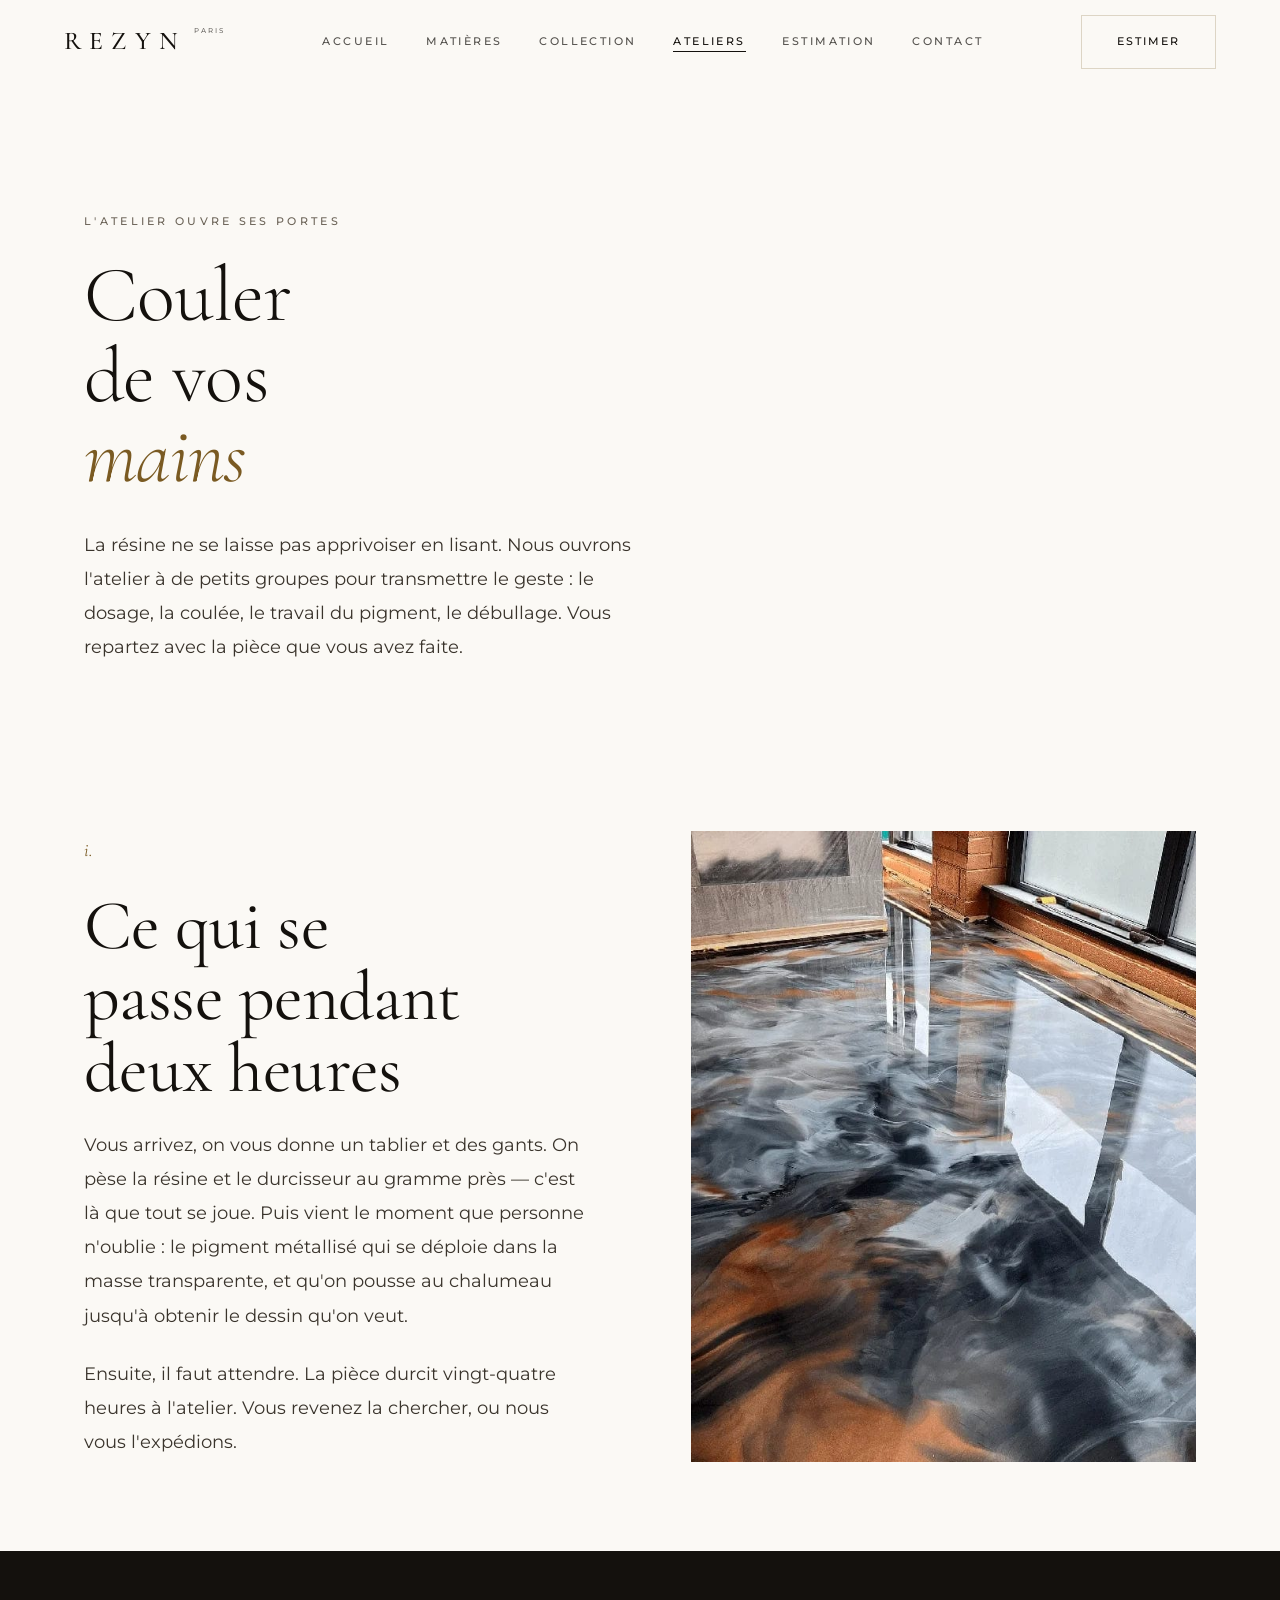
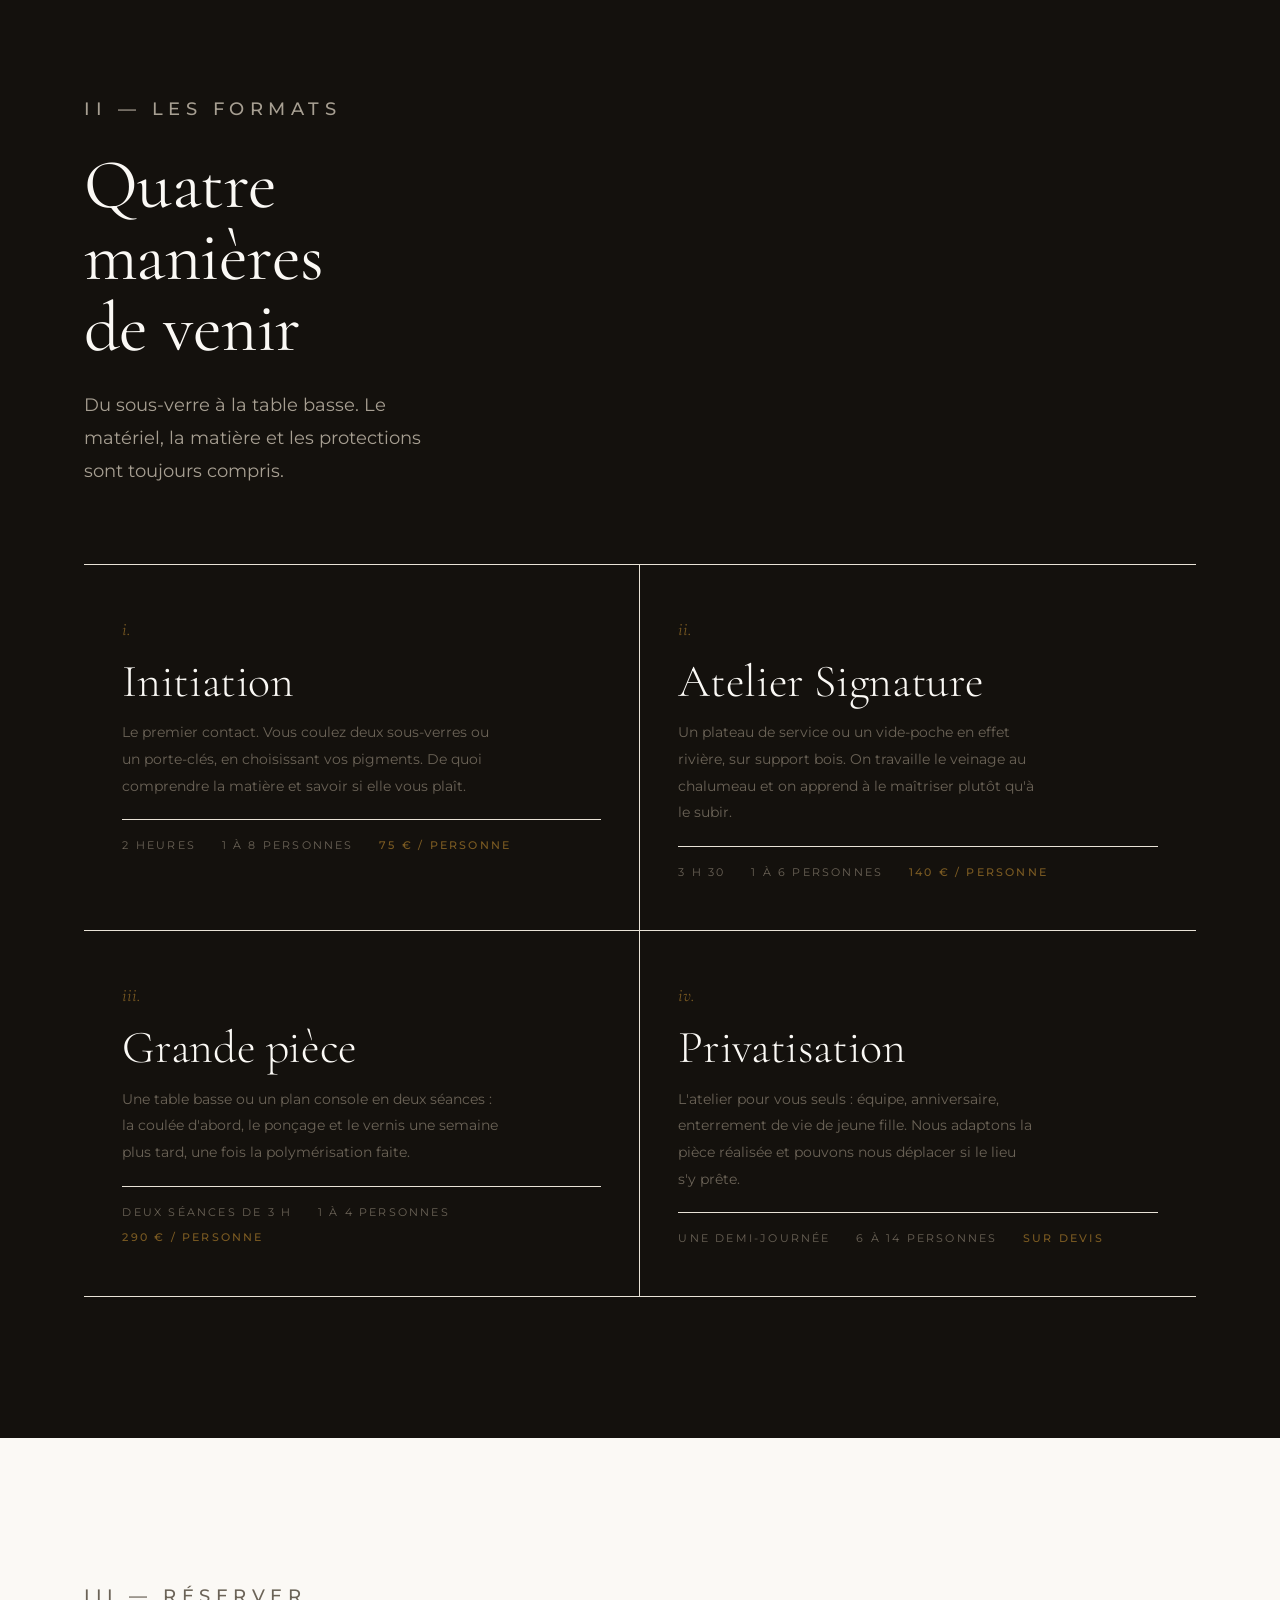
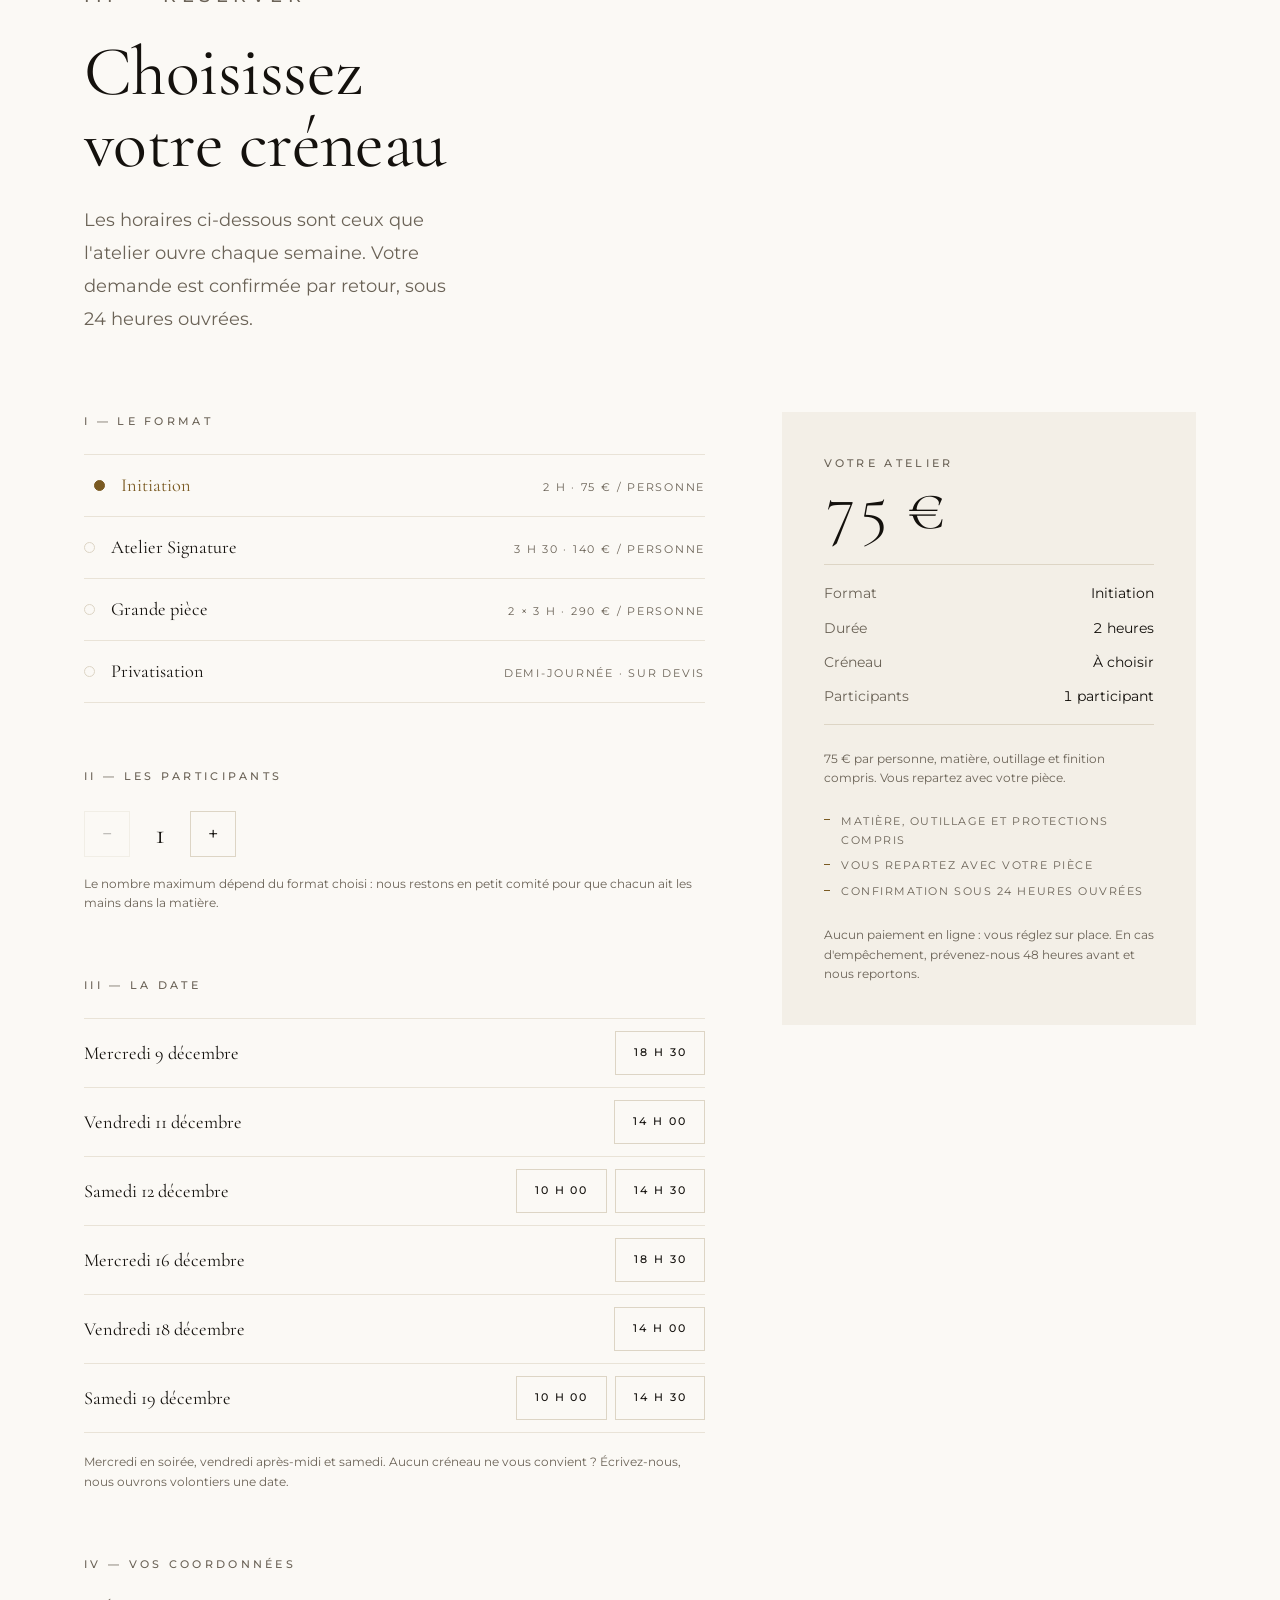
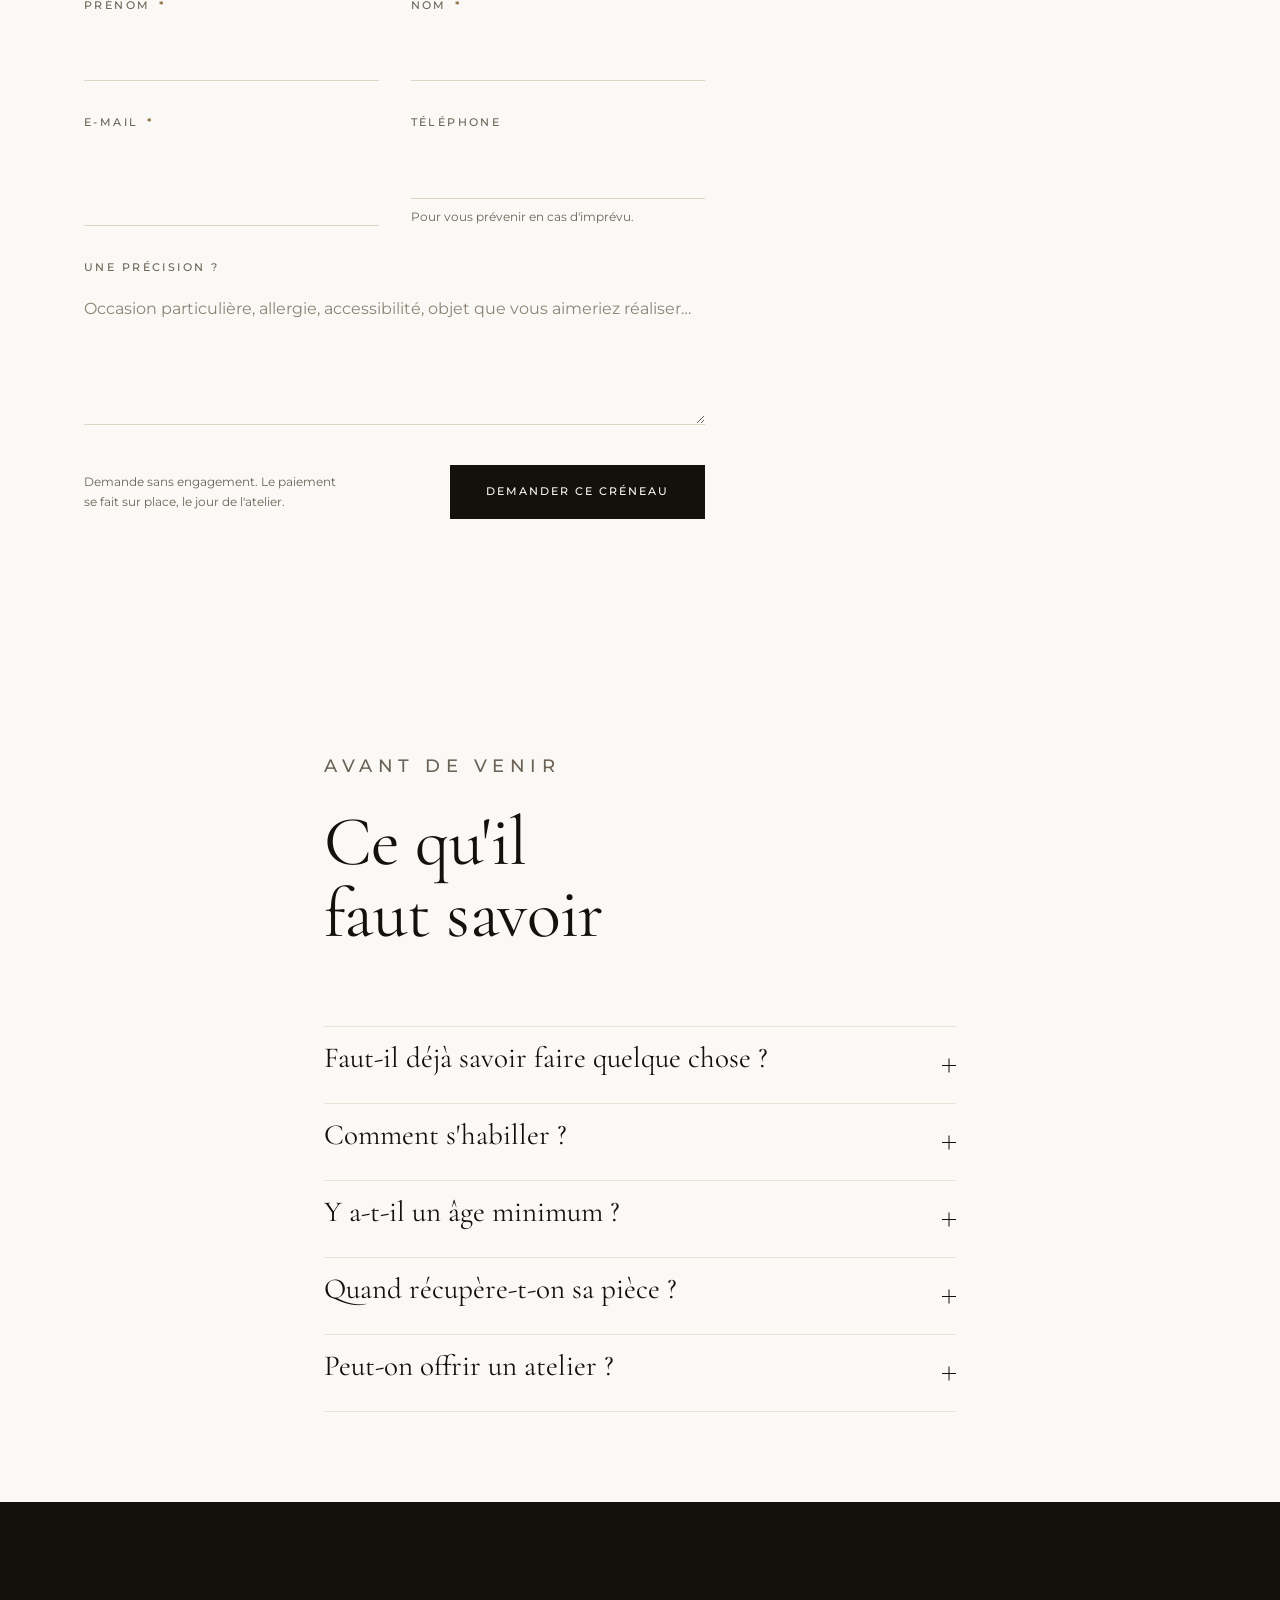
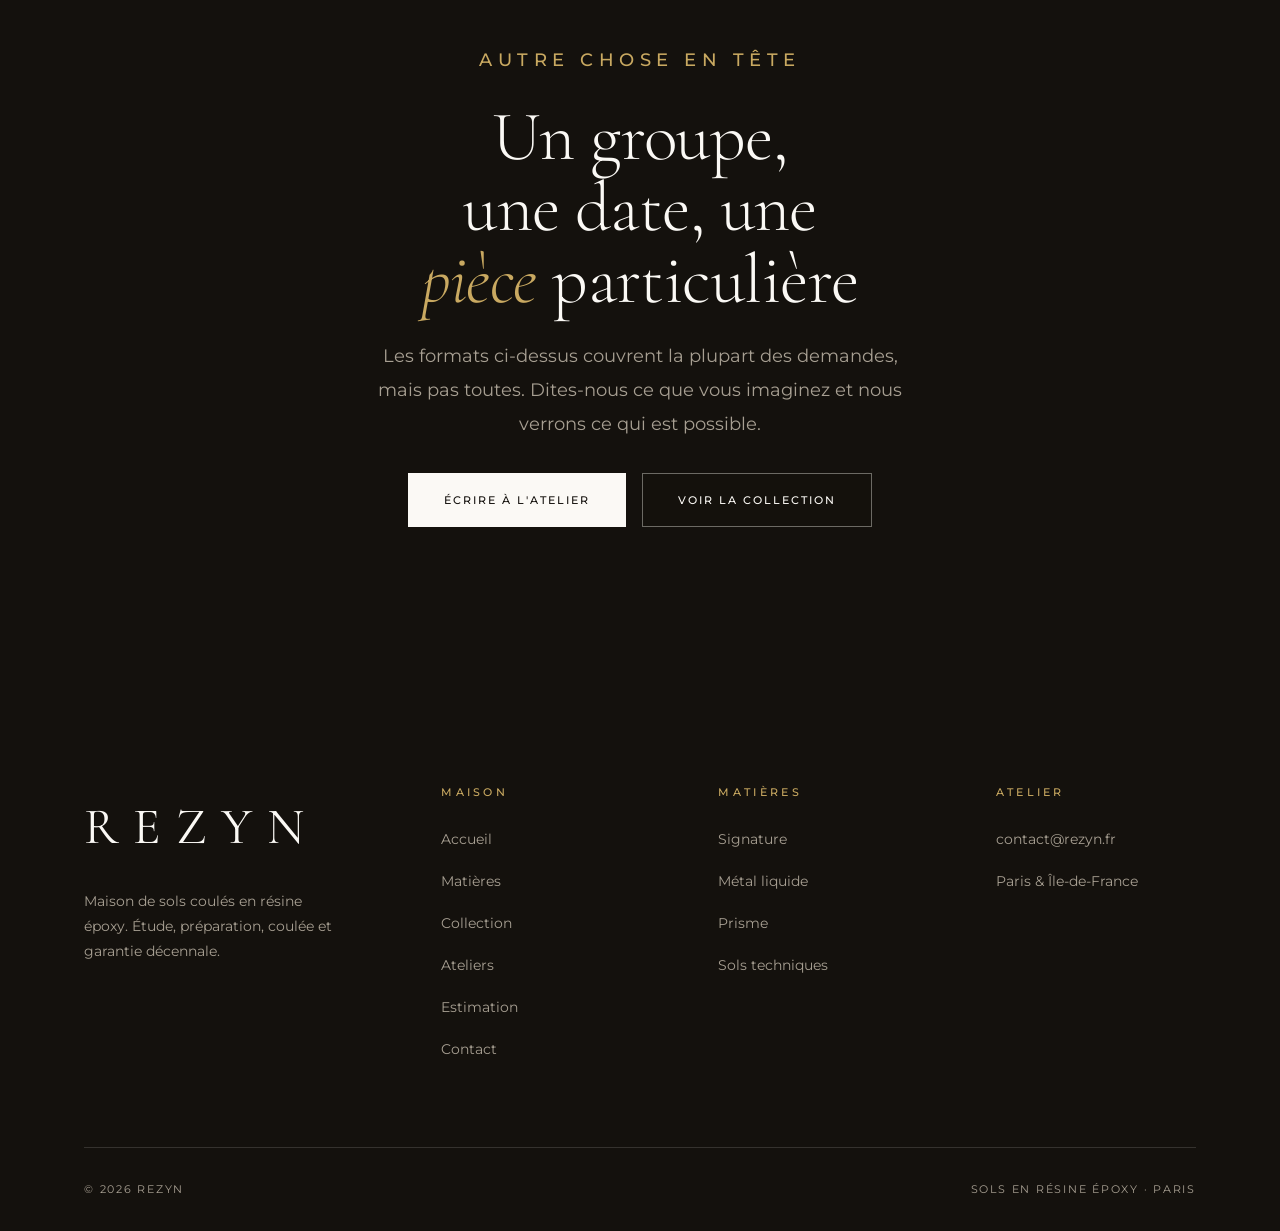
==== ateliers.html @ 945e9484 "Ajoute la page Ateliers et la demande de créneau Nouvelle activité : des ateliers de création en rés" ====
<!DOCTYPE html>
<html lang="fr" class="no-js">
<head>
<meta charset="UTF-8">
<meta name="viewport" content="width=device-width, initial-scale=1, viewport-fit=cover">
<title>Les ateliers — Rezyn</title>
<meta name="description" content="Ateliers de création en résine époxy à Paris : initiation, plateau effet rivière, grande pièce, privatisation. Réservez un créneau, repartez avec votre pièce.">
<meta name="theme-color" content="#fbf9f5">

<meta property="og:type" content="website">
<meta property="og:title" content="Les ateliers — Rezyn">
<meta property="og:description" content="Apprenez le geste de la coulée en petit comité. Vous repartez avec votre pièce.">
<meta property="og:image" content="images/salon-cuivre.jpg">
<meta property="og:locale" content="fr_FR">

<link rel="preconnect" href="https://fonts.googleapis.com">
<link rel="preconnect" href="https://fonts.gstatic.com" crossorigin>
<link rel="stylesheet" href="https://fonts.googleapis.com/css2?family=Cormorant+Garamond:ital,wght@0,300;0,400;0,500;0,600;1,300;1,400&family=Montserrat:wght@300;400;500;600&display=swap">

<link rel="stylesheet" href="css/tokens.css">
<link rel="stylesheet" href="css/base.css">
<link rel="stylesheet" href="css/components.css">
<link rel="stylesheet" href="css/sections.css">

<link rel="icon" href="data:image/svg+xml,%3Csvg xmlns='http://www.w3.org/2000/svg' viewBox='0 0 32 32'%3E%3Crect width='32' height='32' fill='%2314110d'/%3E%3Ctext x='16' y='22' font-family='Georgia,serif' font-size='17' fill='%23c9a961' text-anchor='middle'%3ER%3C/text%3E%3C/svg%3E">
</head>
<body>

<a class="skip-link" href="#main">Aller au contenu</a>

<!-- ====================================================== NAVIGATION -->
<header class="nav" data-nav>
  <div class="nav__inner">
    <a class="brand" href="index.html" aria-label="Rezyn — accueil">
      Rezyn<small>Paris</small>
    </a>

    <nav class="nav__links" aria-label="Navigation principale">
      <a class="nav__link" href="index.html">Accueil</a>
      <a class="nav__link" href="finitions.html">Matières</a>
      <a class="nav__link" href="realisations.html">Collection</a>
      <a class="nav__link" href="ateliers.html" aria-current="page">Ateliers</a>
      <a class="nav__link" href="simulateur.html">Estimation</a>
      <a class="nav__link" href="contact.html">Contact</a>
    </nav>

    <div class="nav__actions">
      <a class="btn btn--line" href="simulateur.html">Estimer</a>
      <button class="nav__toggle" type="button" data-nav-toggle aria-expanded="false" aria-controls="nav-drawer" aria-label="Ouvrir le menu">
        <i></i><i></i>
      </button>
    </div>
  </div>
</header>

<div class="nav__drawer" id="nav-drawer" data-nav-drawer>
  <a href="index.html">Accueil <span>01</span></a>
  <a href="finitions.html">Matières <span>02</span></a>
  <a href="realisations.html">Collection <span>03</span></a>
  <a href="ateliers.html">Ateliers <span>04</span></a>
  <a href="simulateur.html">Estimation <span>05</span></a>
  <a href="contact.html">Contact <span>06</span></a>
  <a class="btn btn--solid btn--block" href="simulateur.html">Estimer mon projet</a>
</div>

<main id="main">

<!-- ==================================================== EN-TÊTE -->
  <section class="page-head">
    <div class="container">
      <div class="page-head__inner" data-reveal>
        <p class="label">L'atelier ouvre ses portes</p>
        <h1 class="page-head__title">Couler de vos <em>mains</em></h1>
      </div>
      <p class="lead" data-reveal style="margin-top:2rem">
        La résine ne se laisse pas apprivoiser en lisant. Nous ouvrons l'atelier
        à de petits groupes pour transmettre le geste&nbsp;: le dosage, la coulée,
        le travail du pigment, le débullage. Vous repartez avec la pièce que vous
        avez faite.
      </p>
    </div>
  </section>

  <!-- ================================================== L'EXPÉRIENCE -->
  <section class="section section--tight" id="experience">
    <div class="container">
      <div class="editorial">
        <div class="editorial__text" data-reveal>
          <p class="numeral">i.</p>
          <h2>Ce qui se passe pendant deux heures</h2>
          <p class="lead">
            Vous arrivez, on vous donne un tablier et des gants. On pèse la résine
            et le durcisseur au gramme près — c'est là que tout se joue. Puis vient
            le moment que personne n'oublie&nbsp;: le pigment métallisé qui se déploie
            dans la masse transparente, et qu'on pousse au chalumeau jusqu'à obtenir
            le dessin qu'on veut.
          </p>
          <p class="lead">
            Ensuite, il faut attendre. La pièce durcit vingt-quatre heures à l'atelier.
            Vous revenez la chercher, ou nous vous l'expédions.
          </p>
        </div>

        <figure class="editorial__media" data-veil>
          <img src="images/salon-cuivre.jpg" width="800" height="800" loading="lazy" decoding="async"
               alt="Détail d'une résine métallisée cuivre et noire, dont les veines se sont figées à la prise.">
          <figcaption class="editorial__cap">
            <span>La matière, à la sortie du moule</span>
            <b>Métal liquide</b>
          </figcaption>
        </figure>
      </div>
    </div>
  </section>

  <!-- ==================================================== LES FORMATS -->
  <section class="section on-ink" id="formats">
    <div class="container">
      <header class="section-head" data-reveal>
        <p class="label">II — Les formats</p>
        <h2>Quatre manières de venir</h2>
        <p>
          Du sous-verre à la table basse. Le matériel, la matière et les protections
          sont toujours compris.
        </p>
      </header>

      <div class="formats" data-reveal>
        <article class="format">
          <p class="format__num">i.</p>
          <h3 class="format__name">Initiation</h3>
          <p class="format__text">
            Le premier contact. Vous coulez deux sous-verres ou un porte-clés, en
            choisissant vos pigments. De quoi comprendre la matière et savoir si
            elle vous plaît.
          </p>
          <p class="format__meta">
            <span>2 heures</span>
            <span>1 à 8 personnes</span>
            <b>75 € / personne</b>
          </p>
        </article>

        <article class="format">
          <p class="format__num">ii.</p>
          <h3 class="format__name">Atelier Signature</h3>
          <p class="format__text">
            Un plateau de service ou un vide-poche en effet rivière, sur support bois.
            On travaille le veinage au chalumeau et on apprend à le maîtriser plutôt
            qu'à le subir.
          </p>
          <p class="format__meta">
            <span>3 h 30</span>
            <span>1 à 6 personnes</span>
            <b>140 € / personne</b>
          </p>
        </article>

        <article class="format">
          <p class="format__num">iii.</p>
          <h3 class="format__name">Grande pièce</h3>
          <p class="format__text">
            Une table basse ou un plan console en deux séances&nbsp;: la coulée
            d'abord, le ponçage et le vernis une semaine plus tard, une fois la
            polymérisation faite.
          </p>
          <p class="format__meta">
            <span>Deux séances de 3 h</span>
            <span>1 à 4 personnes</span>
            <b>290 € / personne</b>
          </p>
        </article>

        <article class="format">
          <p class="format__num">iv.</p>
          <h3 class="format__name">Privatisation</h3>
          <p class="format__text">
            L'atelier pour vous seuls&nbsp;: équipe, anniversaire, enterrement de vie
            de jeune fille. Nous adaptons la pièce réalisée et pouvons nous déplacer
            si le lieu s'y prête.
          </p>
          <p class="format__meta">
            <span>Une demi-journée</span>
            <span>6 à 14 personnes</span>
            <b>Sur devis</b>
          </p>
        </article>
      </div>
    </div>
  </section>

  <!-- ==================================================== RÉSERVATION -->
  <section class="section" id="reserver">
    <div class="container">
      <header class="section-head" data-reveal>
        <p class="label">III — Réserver</p>
        <h2>Choisissez votre créneau</h2>
        <p>
          Les horaires ci-dessous sont ceux que l'atelier ouvre chaque semaine.
          Votre demande est confirmée par retour, sous 24 heures ouvrées.
        </p>
      </header>

      <div class="studio" data-booking>

        <div class="studio__controls">

          <fieldset data-reveal>
            <legend class="label" style="margin-bottom:1.4rem">i — Le format</legend>
            <div class="choices">
              <label class="choice">
                <input type="radio" name="format" value="initiation" checked>
                <span class="choice__mark" aria-hidden="true"></span>
                <span class="choice__body">
                  <span class="choice__name">Initiation</span>
                  <span class="choice__meta">2 h · 75 € / personne</span>
                </span>
              </label>

              <label class="choice">
                <input type="radio" name="format" value="signature">
                <span class="choice__mark" aria-hidden="true"></span>
                <span class="choice__body">
                  <span class="choice__name">Atelier Signature</span>
                  <span class="choice__meta">3 h 30 · 140 € / personne</span>
                </span>
              </label>

              <label class="choice">
                <input type="radio" name="format" value="grandePiece">
                <span class="choice__mark" aria-hidden="true"></span>
                <span class="choice__body">
                  <span class="choice__name">Grande pièce</span>
                  <span class="choice__meta">2 × 3 h · 290 € / personne</span>
                </span>
              </label>

              <label class="choice">
                <input type="radio" name="format" value="privatisation">
                <span class="choice__mark" aria-hidden="true"></span>
                <span class="choice__body">
                  <span class="choice__name">Privatisation</span>
                  <span class="choice__meta">Demi-journée · sur devis</span>
                </span>
              </label>
            </div>
          </fieldset>

          <fieldset data-reveal>
            <legend class="label" style="margin-bottom:1.4rem">ii — Les participants</legend>
            <div class="counter">
              <button class="counter__btn" type="button" data-counter-minus aria-label="Un participant de moins">−</button>
              <span class="counter__value" data-counter aria-live="polite">1</span>
              <button class="counter__btn" type="button" data-counter-plus aria-label="Un participant de plus">+</button>
            </div>
            <p class="field__hint" style="margin-top:0.9rem">
              Le nombre maximum dépend du format choisi&nbsp;: nous restons en petit
              comité pour que chacun ait les mains dans la matière.
            </p>
          </fieldset>

          <fieldset data-reveal>
            <legend class="label" style="margin-bottom:1.4rem">iii — La date</legend>
            <div class="dates" data-dates role="group" aria-label="Créneaux proposés"></div>
            <p class="field__hint" style="margin-top:0.9rem">
              Mercredi en soirée, vendredi après-midi et samedi. Aucun créneau ne vous
              convient&nbsp;? Écrivez-nous, nous ouvrons volontiers une date.
            </p>
          </fieldset>

          <fieldset data-reveal>
            <legend class="label" style="margin-bottom:1.4rem">iv — Vos coordonnées</legend>

            <form class="form" data-form novalidate>
              <div class="booking-alert" data-booking-alert role="alert">
                Choisissez d'abord un créneau dans la liste ci-dessus.
              </div>

              <div class="error-summary" data-error-summary role="alert">
                <h3>Votre demande n'a pas pu être envoyée</h3>
                <ul></ul>
              </div>

              <div class="form-status" data-form-status role="status" tabindex="-1"></div>

              <div class="form__row">
                <div class="field">
                  <label class="field__label" for="bk-firstname">Prénom <span class="req" aria-hidden="true">*</span></label>
                  <input class="input" type="text" id="bk-firstname" name="firstname" autocomplete="given-name" required>
                  <p class="field__error" id="bk-firstname-error"></p>
                </div>

                <div class="field">
                  <label class="field__label" for="bk-lastname">Nom <span class="req" aria-hidden="true">*</span></label>
                  <input class="input" type="text" id="bk-lastname" name="lastname" autocomplete="family-name" required>
                  <p class="field__error" id="bk-lastname-error"></p>
                </div>
              </div>

              <div class="form__row">
                <div class="field">
                  <label class="field__label" for="bk-email">E-mail <span class="req" aria-hidden="true">*</span></label>
                  <input class="input" type="email" id="bk-email" name="email" autocomplete="email" inputmode="email" required>
                  <p class="field__error" id="bk-email-error"></p>
                </div>

                <div class="field">
                  <label class="field__label" for="bk-phone">Téléphone</label>
                  <input class="input" type="tel" id="bk-phone" name="phone" autocomplete="tel" inputmode="tel" pattern="[0-9+().\s-]{6,20}">
                  <p class="field__hint">Pour vous prévenir en cas d'imprévu.</p>
                  <p class="field__error" id="bk-phone-error"></p>
                </div>
              </div>

              <div class="field">
                <label class="field__label" for="bk-message">Une précision&nbsp;?</label>
                <textarea class="textarea" id="bk-message" name="message"
                          placeholder="Occasion particulière, allergie, accessibilité, objet que vous aimeriez réaliser…"></textarea>
                <p class="field__error" id="bk-message-error"></p>
              </div>

              <!-- Récapitulatif transmis avec la demande -->
              <textarea class="visually-hidden" data-booking-recap name="recapitulatif"
                        aria-hidden="true" tabindex="-1" readonly></textarea>

              <div class="form__foot">
                <p class="form__legal">
                  Demande sans engagement. Le paiement se fait sur place, le jour
                  de l'atelier.
                </p>
                <button class="btn btn--solid" type="submit">Demander ce créneau</button>
              </div>
            </form>
          </fieldset>

        </div>

        <!-- ------------------------------------------------- Récapitulatif -->
        <aside class="estimate" aria-live="polite" aria-atomic="true">
          <div>
            <p class="label">Votre atelier</p>
            <p class="estimate__total" data-resume="total">—</p>
          </div>

          <dl class="estimate__lines">
            <div class="estimate__line"><dt>Format</dt><dd data-resume="format">—</dd></div>
            <div class="estimate__line"><dt>Durée</dt><dd data-resume="duree">—</dd></div>
            <div class="estimate__line"><dt>Créneau</dt><dd data-resume="date">—</dd></div>
            <div class="estimate__line"><dt>Participants</dt><dd data-resume="participants">—</dd></div>
          </dl>

          <p class="field__hint" data-resume="note"></p>

          <ul class="estimate__perks">
            <li>Matière, outillage et protections compris</li>
            <li>Vous repartez avec votre pièce</li>
            <li>Confirmation sous 24 heures ouvrées</li>
          </ul>

          <p class="field__hint">
            Aucun paiement en ligne&nbsp;: vous réglez sur place. En cas
            d'empêchement, prévenez-nous 48 heures avant et nous reportons.
          </p>
        </aside>

      </div>
    </div>
  </section>

  <!-- ========================================================= FAQ -->
  <section class="section section--tight" id="faq">
    <div class="container container--narrow">
      <header class="section-head" data-reveal>
        <p class="label">Avant de venir</p>
        <h2>Ce qu'il faut savoir</h2>
      </header>

      <div class="faq" data-reveal>
        <div class="faq__item">
          <h3>
            <button class="faq__q" type="button" aria-expanded="false" aria-controls="afaq-1" id="afaq-btn-1">
              Faut-il déjà savoir faire quelque chose&nbsp;?
              <i aria-hidden="true"></i>
            </button>
          </h3>
          <div class="faq__a" id="afaq-1" role="region" aria-labelledby="afaq-btn-1">
            <div><p>
              Non. L'initiation part de zéro et la plupart des participants n'ont
              jamais touché une résine. Le format Grande pièce demande en revanche
              d'avoir déjà fait un atelier chez nous, parce que la coulée est longue
              et qu'une erreur de dosage se paie cher.
            </p></div>
          </div>
        </div>

        <div class="faq__item">
          <h3>
            <button class="faq__q" type="button" aria-expanded="false" aria-controls="afaq-2" id="afaq-btn-2">
              Comment s'habiller&nbsp;?
              <i aria-hidden="true"></i>
            </button>
          </h3>
          <div class="faq__a" id="afaq-2" role="region" aria-labelledby="afaq-btn-2">
            <div><p>
              Des vêtements dont vous ne craignez rien. Nous fournissons tablier,
              gants nitrile et lunettes, mais la résine liquide ne part pas au lavage.
              Évitez aussi les manches larges et attachez les cheveux longs.
            </p></div>
          </div>
        </div>

        <div class="faq__item">
          <h3>
            <button class="faq__q" type="button" aria-expanded="false" aria-controls="afaq-3" id="afaq-btn-3">
              Y a-t-il un âge minimum&nbsp;?
              <i aria-hidden="true"></i>
            </button>
          </h3>
          <div class="faq__a" id="afaq-3" role="region" aria-labelledby="afaq-btn-3">
            <div><p>
              Seize ans, et douze ans accompagné d'un adulte inscrit. La résine époxy
              non polymérisée est un sensibilisant cutané&nbsp;; l'atelier est ventilé
              et les protections sont obligatoires. Si vous êtes enceinte ou allergique
              aux résines, dites-le-nous avant de réserver.
            </p></div>
          </div>
        </div>

        <div class="faq__item">
          <h3>
            <button class="faq__q" type="button" aria-expanded="false" aria-controls="afaq-4" id="afaq-btn-4">
              Quand récupère-t-on sa pièce&nbsp;?
              <i aria-hidden="true"></i>
            </button>
          </h3>
          <div class="faq__a" id="afaq-4" role="region" aria-labelledby="afaq-btn-4">
            <div><p>
              La résine durcit vingt-quatre heures avant d'être démoulée, puis nous
              la ponçons et la vernissons. Comptez une semaine. Vous passez la
              chercher à l'atelier, ou nous vous l'expédions en France métropolitaine.
            </p></div>
          </div>
        </div>

        <div class="faq__item">
          <h3>
            <button class="faq__q" type="button" aria-expanded="false" aria-controls="afaq-5" id="afaq-btn-5">
              Peut-on offrir un atelier&nbsp;?
              <i aria-hidden="true"></i>
            </button>
          </h3>
          <div class="faq__a" id="afaq-5" role="region" aria-labelledby="afaq-btn-5">
            <div><p>
              Oui. Écrivez-nous en précisant le format&nbsp;: nous envoyons une carte
              nominative, valable un an, que la personne utilise pour réserver la date
              qui lui convient.
            </p></div>
          </div>
        </div>
      </div>
    </div>
  </section>

  <!-- ===================================================== INVITE -->
  <section class="section on-ink">
    <div class="container">
      <div class="invite" data-reveal>
        <p class="label">Autre chose en tête</p>
        <h2>Un groupe, une date, une <em>pièce</em> particulière</h2>
        <p>
          Les formats ci-dessus couvrent la plupart des demandes, mais pas toutes.
          Dites-nous ce que vous imaginez et nous verrons ce qui est possible.
        </p>
        <div class="invite__actions">
          <a class="btn btn--solid" href="contact.html">Écrire à l'atelier</a>
          <a class="btn btn--line" href="realisations.html">Voir la collection</a>
        </div>
      </div>
    </div>
  </section>

</main>

<!-- ========================================================= FOOTER -->
<footer class="footer on-ink">
  <div class="container">
    <div class="footer__top">
      <div>
        <p class="footer__sign">Rezyn</p>
        <p style="color:var(--color-ink-muted);font-size:var(--text-sm);max-width:30ch;line-height:1.8">
          Maison de sols coulés en résine époxy. Étude, préparation, coulée
          et garantie décennale.
        </p>
      </div>

      <div>
        <p class="footer__title">Maison</p>
        <ul class="footer__list">
          <li><a href="index.html">Accueil</a></li>
          <li><a href="finitions.html">Matières</a></li>
          <li><a href="realisations.html">Collection</a></li>
          <li><a href="ateliers.html">Ateliers</a></li>
          <li><a href="simulateur.html">Estimation</a></li>
          <li><a href="contact.html">Contact</a></li>
        </ul>
      </div>

      <div>
        <p class="footer__title">Matières</p>
        <ul class="footer__list">
          <li><a href="finitions.html#signature">Signature</a></li>
          <li><a href="finitions.html#metal">Métal liquide</a></li>
          <li><a href="finitions.html#prisme">Prisme</a></li>
          <li><a href="finitions.html#industriel">Sols techniques</a></li>
        </ul>
      </div>

      <div>
        <p class="footer__title">Atelier</p>
        <ul class="footer__list">
          <li><a href="mailto:contact@rezyn.fr">contact@rezyn.fr</a></li>
          <li><span>Paris &amp; Île-de-France</span></li>
        </ul>
      </div>
    </div>

    <div class="footer__bottom">
      <p>© <span data-year>2026</span> Rezyn</p>
      <p>Sols en résine époxy · Paris</p>
    </div>
  </div>
</footer>

<script src="js/core.js" defer></script>
<script src="js/booking.js" defer></script>
<script src="js/forms.js" defer></script>
</body>
</html>
---- css/tokens.css ----
/* ===========================================================================
   REZYN — Design Tokens
   Architecture 3 couches : Primitive → Sémantique → Composant

   Direction : maison de luxe. Ivoire, encre, bronze. Pas de bleu, pas de néon,
   pas de dégradé sur le texte. Le luxe se joue sur l'espace, la typographie
   et la finesse des filets — jamais sur l'effet.
   =========================================================================== */

:root {
  /* ---------------------------------------------------------------------
     1. PRIMITIVES — valeurs brutes, jamais utilisées directement en UI
     --------------------------------------------------------------------- */

  /* Ivoire — le papier de la maison */
  --ivory-50: #fbf9f5;
  --ivory-100: #f7f4ed;
  --ivory-200: #f3efe7;
  --ivory-300: #e9e3d7;
  --ivory-400: #ddd5c5;

  /* Encre — texte et salles sombres */
  --ink-900: #14110d;
  --ink-800: #1d1913;
  --ink-700: #3a342c;
  --ink-600: #4e4739;
  --ink-500: #6b6357;
  --ink-400: #8b8375;

  /* Sur fond d'encre */
  --sand-200: #c4bdb0;
  --sand-300: #a79f92;

  /* Bronze — l'unique métal, employé avec parcimonie */
  --bronze-700: #5f4516;
  --bronze-600: #7a5a22;
  --bronze-500: #96723a;
  --bronze-400: #b08f52;
  --bronze-300: #c9a961;

  /* États */
  --rouge-700: #8f2f24;
  --vert-700: #3c5f3a;

  /* Rayons — le luxe est angulaire. Quasi aucun arrondi. */
  --radius-none: 0;
  --radius-xs: 1px;
  --radius-sm: 2px;
  --radius-md: 3px;
  --radius-full: 999px;

  /* Espacement — amples, c'est le vide qui signale la valeur */
  --space-1: 0.25rem;
  --space-2: 0.5rem;
  --space-3: 0.75rem;
  --space-4: 1rem;
  --space-5: 1.5rem;
  --space-6: 2rem;
  --space-7: 3rem;
  --space-8: 4.5rem;
  --space-9: 7rem;
  --space-10: 10rem;

  /* Échelle typographique fluide */
  --text-2xs: 0.6875rem;
  --text-xs: 0.75rem;
  --text-sm: 0.875rem;
  --text-base: 1rem;
  --text-md: clamp(1.02rem, 0.97rem + 0.24vw, 1.15rem);
  --text-lg: clamp(1.35rem, 1.18rem + 0.8vw, 1.85rem);
  --text-xl: clamp(1.75rem, 1.35rem + 1.9vw, 3rem);
  --text-2xl: clamp(2.3rem, 1.5rem + 3.6vw, 4.6rem);
  --text-3xl: clamp(2.6rem, 1.4rem + 4.4vw, 5.2rem);
  --text-4xl: clamp(2.9rem, 1.3rem + 5.6vw, 6.4rem);

  /* Familles — sérif haute finesse pour la voix, grotesque sobre pour le service */
  --font-display: 'Cormorant Garamond', 'Iowan Old Style', Georgia, serif;
  --font-body: 'Montserrat', 'Segoe UI', system-ui, sans-serif;

  /* Mouvement — lent, sans rebond. Rien ne doit sembler pressé. */
  --dur-fast: 240ms;
  --dur-base: 420ms;
  --dur-slow: 780ms;
  --dur-scene: 1200ms;
  --ease-out: cubic-bezier(0.16, 1, 0.3, 1);
  --ease-in-out: cubic-bezier(0.65, 0, 0.35, 1);

  /* ---------------------------------------------------------------------
     2. SÉMANTIQUES — le vocabulaire de l'interface
     --------------------------------------------------------------------- */
  --color-bg: var(--ivory-50);
  --color-bg-alt: var(--ivory-200);
  --color-surface: var(--ivory-100);

  --color-fg: var(--ink-900);          /* 17.9:1 sur ivoire */
  --color-fg-soft: var(--ink-700);     /* 11.7:1 */
  --color-fg-muted: var(--ink-500);    /*  5.6:1 */

  --color-rule: var(--ivory-300);      /* filets fins */
  --color-rule-strong: var(--ivory-400);

  --color-accent: var(--bronze-600);   /* 6.0:1 en texte sur ivoire */
  --color-on-accent: var(--ivory-50);

  --color-danger: var(--rouge-700);
  --color-success: var(--vert-700);
  --color-ring: var(--bronze-600);

  /* Salles sombres : galeries et pieds de page */
  --color-ink-bg: var(--ink-900);
  --color-ink-fg: var(--ivory-50);
  --color-ink-muted: var(--sand-300);  /* 7.2:1 sur encre */
  --color-ink-rule: rgba(251, 249, 245, 0.14);
  --color-ink-accent: var(--bronze-300); /* 8.4:1 sur encre */

  /* Ombres — presque inexistantes, une maison n'a pas besoin de relief */
  --elev-1: 0 1px 2px rgba(20, 17, 13, 0.04);
  --elev-2: 0 18px 40px -28px rgba(20, 17, 13, 0.22);
  --elev-3: 0 40px 80px -48px rgba(20, 17, 13, 0.3);

  /* Mise en page */
  --container: 1240px;
  --container-narrow: 760px;
  --container-wide: 1520px;
  --gutter: clamp(1.25rem, 5vw, 4.5rem);
  --nav-h: 84px;

  /* Échelle z-index explicite */
  --z-base: 0;
  --z-raised: 10;
  --z-nav: 100;
  --z-overlay: 500;
  --z-top: 1000;

  /* ---------------------------------------------------------------------
     3. COMPOSANTS
     --------------------------------------------------------------------- */
  --btn-height: 54px;
  --btn-padding-x: 2.2rem;
  --btn-radius: var(--radius-none);
  --btn-tracking: 0.18em;

  --field-height: 54px;
  --field-radius: var(--radius-none);

  --label-tracking: 0.3em;
}
---- css/base.css ----
/* ===========================================================================
   REZYN — Base : reset, typographie, rythme, accessibilité
   =========================================================================== */

*,
*::before,
*::after {
  box-sizing: border-box;
}

* {
  margin: 0;
  padding: 0;
}

html {
  -webkit-text-size-adjust: 100%;
  scroll-behavior: smooth;
  scroll-padding-top: calc(var(--nav-h) + 2rem);
}

body {
  min-height: 100dvh;
  background: var(--color-bg);
  color: var(--color-fg);
  font-family: var(--font-body);
  font-size: var(--text-base);
  font-weight: 400;
  line-height: 1.75;
  overflow-x: hidden;
  -webkit-font-smoothing: antialiased;
  text-rendering: optimizeLegibility;
}

body.is-locked {
  overflow: hidden;
}

/* Typographie ------------------------------------------------------------- */
h1, h2, h3, h4 {
  font-family: var(--font-display);
  font-weight: 400;          /* le sérif porte seul, sans graisse */
  line-height: 1.02;
  letter-spacing: -0.008em;
  text-wrap: balance;
}

h1 { font-size: var(--text-3xl); }
h2 { font-size: var(--text-2xl); }
h3 { font-size: var(--text-xl); }
h4 { font-size: var(--text-lg); }

p {
  text-wrap: pretty;
  overflow-wrap: anywhere;
}

a {
  color: inherit;
  text-decoration: none;
}

img,
svg,
video {
  display: block;
  max-width: 100%;
  height: auto;
}

ul, ol {
  list-style: none;
}

button,
input,
select,
textarea {
  font: inherit;
  color: inherit;
}

button {
  background: none;
  border: none;
  cursor: pointer;
}

fieldset { border: 0; min-width: 0; }
legend { padding: 0; }
output { display: inline-block; }

::selection {
  background: var(--ink-900);
  color: var(--ivory-50);
}

/* Focus visible ------------------------------------------------------------ */
:focus-visible {
  outline: 2px solid var(--color-ring);
  outline-offset: 4px;
}

.on-ink :focus-visible {
  outline-color: var(--color-ink-accent);
}

/* Lien d'évitement --------------------------------------------------------- */
.skip-link {
  position: absolute;
  top: 0;
  left: 50%;
  translate: -50% -140%;
  z-index: var(--z-top);
  padding: 0.9rem 1.6rem;
  background: var(--ink-900);
  color: var(--ivory-50);
  font-size: var(--text-xs);
  letter-spacing: var(--label-tracking);
  text-transform: uppercase;
  transition: translate var(--dur-fast) var(--ease-out);
}

.skip-link:focus-visible { translate: -50% 0; }

/* Layout ------------------------------------------------------------------- */
.container {
  width: 100%;
  max-width: var(--container);
  margin-inline: auto;
  padding-inline: var(--gutter);
}

.container--narrow { max-width: var(--container-narrow); }
.container--wide { max-width: var(--container-wide); }

.section {
  padding-block: clamp(5rem, 11vw, 11rem);
  position: relative;
}

.section--tight { padding-block: clamp(3.5rem, 7vw, 7rem); }

/* Salle sombre : galerie, pied de page */
.on-ink {
  background: var(--color-ink-bg);
  color: var(--color-ink-fg);
}

.on-ink h1,
.on-ink h2,
.on-ink h3,
.on-ink h4 { color: var(--color-ink-fg); }

.on-ink .label { color: var(--color-ink-accent); }
.on-ink .lead,
.on-ink .section-head p { color: var(--color-ink-muted); }
.on-ink .rule { background: var(--color-ink-rule); }

.visually-hidden {
  position: absolute !important;
  width: 1px;
  height: 1px;
  margin: -1px;
  padding: 0;
  overflow: hidden;
  clip: rect(0 0 0 0);
  clip-path: inset(50%);
  white-space: nowrap;
  border: 0;
}

/* Filet fin ---------------------------------------------------------------- */
.rule {
  height: 1px;
  width: 100%;
  background: var(--color-rule);
  border: 0;
}

/* Surtitre : petites capitales espacées. Jamais de couleur vive. ----------- */
.label {
  display: block;
  font-family: var(--font-body);
  font-size: var(--text-2xs);
  font-weight: 500;
  letter-spacing: var(--label-tracking);
  text-transform: uppercase;
  color: var(--color-fg-muted);
}

.label--accent { color: var(--color-accent); }

/* Numérotation de section, en sérif italique */
.numeral {
  font-family: var(--font-display);
  font-style: italic;
  font-size: var(--text-md);
  color: var(--color-accent);
}

.section-head {
  display: grid;
  gap: var(--space-5);
  max-width: 34ch;
  margin-bottom: clamp(3rem, 6vw, 5.5rem);
}

.section-head p {
  color: var(--color-fg-muted);
  font-size: var(--text-md);
  max-width: 48ch;
  line-height: 1.8;
}

.section-head--center {
  justify-items: center;
  text-align: center;
  max-width: 44ch;
  margin-inline: auto;
}

.lead {
  font-size: var(--text-md);
  line-height: 1.85;
  color: var(--color-fg-soft);
  max-width: 52ch;
}

/* Le sérif en grand, pour les phrases qui portent */
.display {
  font-family: var(--font-display);
  font-size: var(--text-xl);
  font-weight: 400;
  line-height: 1.18;
  letter-spacing: -0.01em;
}

.display em {
  font-style: italic;
  color: var(--color-accent);
}

.on-ink .display em { color: var(--color-ink-accent); }

/* Révélation au défilement : fondu lent, aucun rebond ---------------------- */
[data-reveal] {
  opacity: 0;
  transform: translate3d(0, 22px, 0);
  transition:
    opacity var(--dur-scene) var(--ease-out),
    transform var(--dur-scene) var(--ease-out);
  transition-delay: var(--reveal-delay, 0ms);
}

[data-reveal].is-revealed {
  opacity: 1;
  transform: none;
}

.no-js [data-reveal] { opacity: 1; transform: none; }

/* Voile d'image qui se retire lentement */
[data-veil] {
  position: relative;
  overflow: hidden;
}

[data-veil]::after {
  content: '';
  position: absolute;
  inset: 0;
  background: var(--color-bg);
  transform-origin: 100% 50%;
  transition: transform var(--dur-scene) var(--ease-in-out);
  transition-delay: var(--reveal-delay, 0ms);
  z-index: 2;
}

[data-veil].is-revealed::after { transform: scaleX(0); }

.on-ink [data-veil]::after { background: var(--color-ink-bg); }

.no-js [data-veil]::after { display: none; }

@media (prefers-reduced-motion: reduce) {
  html { scroll-behavior: auto; }

  *,
  *::before,
  *::after {
    animation-duration: 0.001ms !important;
    animation-iteration-count: 1 !important;
    transition-duration: 0.001ms !important;
    scroll-behavior: auto !important;
  }

  [data-reveal] { opacity: 1; transform: none; }
  [data-veil]::after { display: none; }
}
---- css/components.css ----
/* ===========================================================================
   REZYN — Composants
   =========================================================================== */

/* ------------------------------------------------------------------ Navigation */
.nav {
  position: fixed;
  top: 0;
  inset-inline: 0;
  z-index: var(--z-nav);
  height: var(--nav-h);
  display: flex;
  align-items: center;
  transition: background-color var(--dur-base) var(--ease-out),
              border-color var(--dur-base) var(--ease-out),
              color var(--dur-base) var(--ease-out);
  border-bottom: 1px solid transparent;
}

/* Au-dessus d'un visuel plein cadre, la barre est en ivoire sur transparent */
.nav--over {
  color: var(--ivory-50);
}

.nav.is-stuck {
  background: var(--color-bg);
  color: var(--color-fg);
  border-bottom-color: var(--color-rule);
}

.nav__inner {
  width: 100%;
  max-width: var(--container-wide);
  margin-inline: auto;
  padding-inline: var(--gutter);
  display: flex;
  align-items: center;
  justify-content: space-between;
  gap: var(--space-5);
}

.brand {
  display: inline-flex;
  align-items: baseline;
  gap: 0.5rem;
  font-family: var(--font-display);
  font-size: 1.6rem;
  font-weight: 500;
  letter-spacing: 0.32em;
  text-transform: uppercase;
  padding-block: 0.4rem;
}

.brand small {
  font-family: var(--font-body);
  font-size: 0.42rem;
  font-weight: 500;
  letter-spacing: 0.3em;
  opacity: 0.6;
  align-self: flex-start;
  padding-top: 0.35rem;
}

.nav__links {
  display: flex;
  align-items: center;
  gap: clamp(0.5rem, 2vw, 1.6rem);
}

.nav__link {
  position: relative;
  display: inline-flex;
  align-items: center;
  min-height: 44px;
  padding-inline: 0.35rem;
  font-size: var(--text-2xs);
  font-weight: 500;
  letter-spacing: 0.22em;
  text-transform: uppercase;
  opacity: 0.72;
  transition: opacity var(--dur-fast) var(--ease-out);
}

.nav__link:hover { opacity: 1; }

.nav__link::after {
  content: '';
  position: absolute;
  left: 0.35rem;
  right: 0.35rem;
  bottom: 12px;
  height: 1px;
  background: currentColor;
  scale: 0 1;
  transform-origin: 0 50%;
  transition: scale var(--dur-base) var(--ease-out);
}

.nav__link:hover::after,
.nav__link:focus-visible::after { scale: 1 1; }

.nav__link[aria-current='page'] { opacity: 1; }
.nav__link[aria-current='page']::after { scale: 1 1; }

.nav__actions {
  display: flex;
  align-items: center;
  gap: var(--space-4);
}

.nav__toggle {
  display: none;
  width: 44px;
  height: 44px;
  place-items: center;
  gap: 5px;
  color: inherit;
}

.nav__toggle i {
  display: block;
  width: 22px;
  height: 1px;
  background: currentColor;
  transition: transform var(--dur-base) var(--ease-out), opacity var(--dur-fast) linear;
}

.nav__toggle[aria-expanded='true'] i:first-child { transform: translateY(3px) rotate(45deg); }
.nav__toggle[aria-expanded='true'] i:last-child { transform: translateY(-3px) rotate(-45deg); }

/* Panneau mobile : plein écran, comme un rideau */
.nav__drawer {
  position: fixed;
  inset: 0;
  z-index: calc(var(--z-nav) - 1);
  padding: calc(var(--nav-h) + 3rem) var(--gutter) var(--space-8);
  background: var(--color-bg);
  display: grid;
  align-content: start;
  gap: 0;
  opacity: 0;
  visibility: hidden;
  transition: opacity var(--dur-base) var(--ease-out), visibility var(--dur-base);
}

.nav__drawer.is-open { opacity: 1; visibility: visible; }

.nav__drawer a {
  display: flex;
  align-items: baseline;
  justify-content: space-between;
  gap: var(--space-4);
  padding-block: var(--space-4);
  border-bottom: 1px solid var(--color-rule);
  font-family: var(--font-display);
  font-size: clamp(1.8rem, 8vw, 2.6rem);
  color: var(--color-fg);
}

.nav__drawer a span {
  font-family: var(--font-body);
  font-size: var(--text-2xs);
  letter-spacing: 0.24em;
  color: var(--color-accent);
}

.nav__drawer .btn { margin-top: var(--space-6); }

@media (max-width: 1140px) {
  .nav__links { display: none; }
  .nav__toggle { display: grid; }
  .nav__actions .btn { display: none; }
}

@media (min-width: 1141px) {
  .nav__drawer { display: none; }
}

/* --------------------------------------------------------------------- Boutons */
.btn {
  position: relative;
  display: inline-flex;
  align-items: center;
  justify-content: center;
  gap: 0.9rem;
  min-height: var(--btn-height);
  padding-inline: var(--btn-padding-x);
  border-radius: var(--btn-radius);
  font-family: var(--font-body);
  font-size: var(--text-2xs);
  font-weight: 500;
  letter-spacing: var(--btn-tracking);
  text-transform: uppercase;
  text-align: center;
  cursor: pointer;
  touch-action: manipulation;
  transition: background-color var(--dur-base) var(--ease-out),
              color var(--dur-base) var(--ease-out),
              border-color var(--dur-base) var(--ease-out);
}

.btn svg { flex: none; }

.btn:disabled,
.btn[aria-disabled='true'] { opacity: 0.4; cursor: not-allowed; }

/* Plein encre : l'action principale, une seule par écran */
.btn--solid {
  background: var(--ink-900);
  color: var(--ivory-50);
  border: 1px solid var(--ink-900);
}

.btn--solid:hover {
  background: var(--bronze-600);
  border-color: var(--bronze-600);
}

/* Filet : l'action secondaire */
.btn--line {
  background: transparent;
  color: var(--color-fg);
  border: 1px solid var(--color-rule-strong);
}

.btn--line:hover {
  border-color: var(--ink-900);
}

.on-ink .btn--line,
.nav--over .btn--line {
  color: var(--ivory-50);
  border-color: rgba(251, 249, 245, 0.38);
  /* Voile d'encre : au-dessus d'une photographie, le libellé doit rester
     lisible même sur une zone claire du visuel. */
  background: rgba(20, 17, 13, 0.3);
}

.on-ink .btn--line:hover,
.nav--over .btn--line:hover {
  border-color: var(--ivory-50);
  background: rgba(251, 249, 245, 0.08);
}

.on-ink .btn--solid {
  background: var(--ivory-50);
  color: var(--ink-900);
  border-color: var(--ivory-50);
}

.on-ink .btn--solid:hover {
  background: var(--bronze-300);
  border-color: var(--bronze-300);
}

.btn--block { width: 100%; }

/* Lien souligné, à l'ancienne */
.link {
  display: inline-flex;
  align-items: center;
  gap: 0.7rem;
  min-height: 44px;
  font-size: var(--text-2xs);
  font-weight: 500;
  letter-spacing: 0.2em;
  text-transform: uppercase;
  color: var(--color-fg);
  border-bottom: 1px solid var(--color-accent);
  padding-bottom: 2px;
  transition: color var(--dur-fast) var(--ease-out), border-color var(--dur-fast) var(--ease-out);
}

.link:hover { color: var(--color-accent); }

.on-ink .link {
  color: var(--ivory-50);
  border-bottom-color: var(--color-ink-accent);
}

.on-ink .link:hover { color: var(--color-ink-accent); }

.link svg { transition: translate var(--dur-base) var(--ease-out); }
.link:hover svg { translate: 6px 0; }

/* ----------------------------------------------------------------- Étiquettes */
.tag {
  display: inline-flex;
  align-items: center;
  min-height: 30px;
  padding-inline: 0.9rem;
  border: 1px solid var(--color-rule-strong);
  font-size: var(--text-2xs);
  letter-spacing: 0.2em;
  text-transform: uppercase;
  color: var(--color-fg-muted);
  white-space: nowrap;
}

.tag--accent {
  border-color: var(--bronze-400);
  color: var(--color-accent);
}

/* Filtres */
.filters {
  display: flex;
  flex-wrap: wrap;
  gap: var(--space-5);
  border-bottom: 1px solid var(--color-rule);
  padding-bottom: var(--space-4);
}

.filter {
  position: relative;
  min-height: 44px;
  padding-inline: 0.2rem;
  font-size: var(--text-2xs);
  font-weight: 500;
  letter-spacing: 0.22em;
  text-transform: uppercase;
  color: var(--color-fg-muted);
  transition: color var(--dur-fast) var(--ease-out);
}

.filter:hover { color: var(--color-fg); }

.filter::after {
  content: '';
  position: absolute;
  left: 0;
  right: 0;
  bottom: 8px;
  height: 1px;
  background: var(--color-accent);
  scale: 0 1;
  transform-origin: 0 50%;
  transition: scale var(--dur-base) var(--ease-out);
}

.filter[aria-pressed='true'] { color: var(--color-fg); }
.filter[aria-pressed='true']::after { scale: 1 1; }

/* ------------------------------------------------------------------ Formulaire */
.field {
  display: grid;
  gap: 0.5rem;
}

.field__label {
  font-size: var(--text-2xs);
  font-weight: 500;
  letter-spacing: 0.22em;
  text-transform: uppercase;
  color: var(--color-fg-muted);
}

.field__label .req { color: var(--color-accent); margin-left: 0.25em; }

.field__hint {
  font-size: var(--text-xs);
  color: var(--color-fg-muted);
  line-height: 1.6;
}

.field__error {
  display: none;
  align-items: center;
  gap: 0.5rem;
  font-size: var(--text-xs);
  color: var(--color-danger);
}

.field.is-invalid .field__error { display: flex; }
.field.is-invalid .input,
.field.is-invalid .select,
.field.is-invalid .textarea { border-bottom-color: var(--color-danger); }

/* Champs en filet bas seulement : la papeterie, pas le formulaire web */
.input,
.select,
.textarea {
  width: 100%;
  min-height: var(--field-height);
  padding: 0.9rem 0;
  background: transparent;
  border: 0;
  border-bottom: 1px solid var(--color-rule-strong);
  border-radius: var(--field-radius);
  color: var(--color-fg);
  font-size: var(--text-base);
  transition: border-color var(--dur-fast) var(--ease-out);
}

.input::placeholder,
.textarea::placeholder { color: var(--ink-400); }

.input:hover,
.select:hover,
.textarea:hover { border-bottom-color: var(--ink-400); }

.input:focus,
.select:focus,
.textarea:focus {
  outline: none;
  border-bottom-color: var(--color-accent);
  border-bottom-width: 2px;
  padding-bottom: calc(0.9rem - 1px);
}

.textarea {
  min-height: 140px;
  resize: vertical;
  line-height: 1.8;
  padding-top: 0.6rem;
}

.select {
  appearance: none;
  padding-right: 2rem;
  background-image: url("data:image/svg+xml,%3Csvg xmlns='http://www.w3.org/2000/svg' width='13' height='8' fill='none' stroke='%236b6357' stroke-width='1.2'%3E%3Cpath d='m1 1 5.5 5.5L12 1'/%3E%3C/svg%3E");
  background-repeat: no-repeat;
  background-position: right 0.2rem center;
  cursor: pointer;
}

/* Curseur */
.range {
  width: 100%;
  height: 44px;
  appearance: none;
  background: transparent;
  cursor: pointer;
}

.range::-webkit-slider-runnable-track {
  height: 1px;
  background: linear-gradient(90deg, var(--ink-900) var(--fill, 20%), var(--color-rule-strong) var(--fill, 20%));
}

.range::-moz-range-track { height: 1px; background: var(--color-rule-strong); }
.range::-moz-range-progress { height: 1px; background: var(--ink-900); }

.range::-webkit-slider-thumb {
  appearance: none;
  width: 14px;
  height: 14px;
  margin-top: -7px;
  border-radius: var(--radius-full);
  background: var(--ink-900);
  transition: transform var(--dur-fast) var(--ease-out);
}

.range::-moz-range-thumb {
  width: 14px;
  height: 14px;
  border: 0;
  border-radius: var(--radius-full);
  background: var(--ink-900);
}

.range:hover::-webkit-slider-thumb { transform: scale(1.25); }
.range:focus-visible::-webkit-slider-thumb { box-shadow: 0 0 0 4px rgba(122, 90, 34, 0.25); }

/* Choix : lignes de menu, pas de cases à cocher */
.choices {
  display: grid;
  border-top: 1px solid var(--color-rule);
}

.choice {
  position: relative;
  display: flex;
  align-items: center;
  gap: var(--space-4);
  min-height: 62px;
  padding-block: var(--space-3);
  border-bottom: 1px solid var(--color-rule);
  cursor: pointer;
  transition: padding-left var(--dur-base) var(--ease-out);
}

.choice:hover { padding-left: 0.6rem; }

.choice input {
  position: absolute;
  opacity: 0;
  pointer-events: none;
}

.choice__mark {
  width: 11px;
  height: 11px;
  flex: none;
  border: 1px solid var(--color-rule-strong);
  border-radius: var(--radius-full);
  transition: background-color var(--dur-fast) var(--ease-out),
              border-color var(--dur-fast) var(--ease-out);
}

.choice__body {
  flex: 1;
  min-width: 0;
  display: flex;
  flex-wrap: wrap;
  align-items: baseline;
  justify-content: space-between;
  gap: 0.2rem 1rem;
}

.choice__name {
  font-family: var(--font-display);
  font-size: var(--text-md);
}

.choice__meta {
  font-size: var(--text-2xs);
  letter-spacing: 0.16em;
  text-transform: uppercase;
  color: var(--color-fg-muted);
}

.choice input:checked ~ .choice__mark {
  background: var(--color-accent);
  border-color: var(--color-accent);
}

.choice:has(input:checked) { padding-left: 0.6rem; }
.choice:has(input:checked) .choice__name { color: var(--color-accent); }
.choice:has(input:focus-visible) { outline: 2px solid var(--color-ring); outline-offset: 4px; }

/* Statut de formulaire */
.form-status {
  display: none;
  align-items: flex-start;
  gap: 0.8rem;
  padding: 1.1rem 1.3rem;
  border: 1px solid transparent;
  font-size: var(--text-sm);
  line-height: 1.7;
}

.form-status.is-visible { display: flex; }

.form-status--success {
  border-color: rgba(60, 95, 58, 0.4);
  background: rgba(60, 95, 58, 0.06);
  color: var(--color-success);
}

.error-summary {
  display: none;
  padding: 1.1rem 1.3rem;
  border: 1px solid rgba(143, 47, 36, 0.4);
  background: rgba(143, 47, 36, 0.05);
}

.error-summary.is-visible { display: block; }

.error-summary h3 {
  font-family: var(--font-body);
  font-size: var(--text-2xs);
  font-weight: 600;
  letter-spacing: 0.2em;
  text-transform: uppercase;
  color: var(--color-danger);
  margin-bottom: 0.6rem;
}

.error-summary ul { display: grid; gap: 0.3rem; }

.error-summary a {
  font-size: var(--text-sm);
  color: var(--color-danger);
  text-decoration: underline;
  text-underline-offset: 3px;
}

/* -------------------------------------------------------------------- Lightbox */
.lightbox {
  position: fixed;
  inset: 0;
  z-index: var(--z-overlay);
  display: grid;
  place-items: center;
  padding: clamp(1rem, 5vw, 4rem);
  background: rgba(20, 17, 13, 0.94);
  opacity: 0;
  visibility: hidden;
  transition: opacity var(--dur-base) var(--ease-out), visibility var(--dur-base);
}

.lightbox.is-open { opacity: 1; visibility: visible; }

.lightbox__frame {
  position: relative;
  max-width: min(1120px, 100%);
  display: grid;
  gap: var(--space-4);
}

.lightbox__img {
  width: 100%;
  max-height: 74dvh;
  object-fit: contain;
}

.lightbox__caption {
  display: flex;
  flex-wrap: wrap;
  align-items: baseline;
  justify-content: space-between;
  gap: var(--space-3);
  padding-top: var(--space-3);
  border-top: 1px solid var(--color-ink-rule);
  color: var(--color-ink-muted);
  font-size: var(--text-2xs);
  letter-spacing: 0.18em;
  text-transform: uppercase;
}

.lightbox__caption strong {
  display: block;
  font-family: var(--font-display);
  font-size: var(--text-lg);
  font-weight: 400;
  letter-spacing: 0;
  text-transform: none;
  color: var(--ivory-50);
}

.lightbox__close,
.lightbox__nav {
  position: absolute;
  display: grid;
  place-items: center;
  width: 48px;
  height: 48px;
  border: 1px solid rgba(251, 249, 245, 0.28);
  color: var(--ivory-50);
  transition: border-color var(--dur-fast) var(--ease-out), background-color var(--dur-fast) var(--ease-out);
}

.lightbox__close:hover,
.lightbox__nav:hover {
  border-color: var(--ivory-50);
  background: rgba(251, 249, 245, 0.1);
}

.lightbox__close { top: -62px; right: 0; }
.lightbox__nav--prev { left: -64px; top: 40%; }
.lightbox__nav--next { right: -64px; top: 40%; }

@media (max-width: 920px) {
  .lightbox__nav--prev { left: 0; top: auto; bottom: -62px; }
  .lightbox__nav--next { right: 0; top: auto; bottom: -62px; }
}

/* ------------------------------------------------------------------ Pied de page */
.footer {
  padding-block: clamp(4rem, 9vw, 8rem) var(--space-6);
}

.footer__top {
  display: grid;
  grid-template-columns: 1.4fr repeat(3, minmax(0, 1fr));
  gap: clamp(2.5rem, 6vw, 5rem);
  padding-bottom: clamp(3rem, 6vw, 5rem);
  border-bottom: 1px solid var(--color-ink-rule);
}

@media (max-width: 940px) { .footer__top { grid-template-columns: 1fr 1fr; } }
@media (max-width: 560px) { .footer__top { grid-template-columns: 1fr; } }

.footer__title {
  font-size: var(--text-2xs);
  font-weight: 500;
  letter-spacing: var(--label-tracking);
  text-transform: uppercase;
  color: var(--color-ink-accent);
  margin-bottom: var(--space-4);
}

.footer__list { display: grid; }

.footer__list a,
.footer__list span {
  display: inline-flex;
  align-items: center;
  min-height: 42px;
  font-size: var(--text-sm);
  color: var(--color-ink-muted);
  transition: color var(--dur-fast) var(--ease-out);
}

.footer__list a:hover { color: var(--ivory-50); }

.footer__sign {
  font-family: var(--font-display);
  font-size: clamp(2rem, 5vw, 3.2rem);
  letter-spacing: 0.3em;
  text-transform: uppercase;
  margin-bottom: var(--space-4);
}

.footer__bottom {
  margin-top: var(--space-6);
  display: flex;
  flex-wrap: wrap;
  align-items: center;
  justify-content: space-between;
  gap: var(--space-4);
  font-size: var(--text-2xs);
  letter-spacing: 0.16em;
  text-transform: uppercase;
  color: var(--sand-300);
}
---- css/sections.css ----
/* ===========================================================================
   REZYN — Sections
   =========================================================================== */

/* ======================================================================= HERO */
.hero {
  position: relative;
  min-height: 100dvh;
  display: grid;
  align-items: end;
  overflow: hidden;
  background: var(--ink-900);
  color: var(--ivory-50);
  padding-bottom: clamp(2.5rem, 6vw, 5rem);
  padding-top: calc(var(--nav-h) + 3rem);
}

.hero__media {
  position: absolute;
  inset: 0;
  z-index: 0;
}

.hero__media img {
  width: 100%;
  height: 100%;
  object-fit: cover;
  /* Très lent recadrage : le visuel respire, il ne bouge pas */
  animation: heroDrift 26s var(--ease-in-out) infinite alternate;
}

@keyframes heroDrift {
  from { transform: scale(1.04); }
  to { transform: scale(1.12); }
}

@media (prefers-reduced-motion: reduce) {
  .hero__media img { animation: none; transform: scale(1.04); }
}

.hero::after {
  content: '';
  position: absolute;
  inset: 0;
  z-index: 1;
  background:
    linear-gradient(180deg, rgba(20, 17, 13, 0.55) 0%, rgba(20, 17, 13, 0.18) 34%, rgba(20, 17, 13, 0.9) 100%),
    linear-gradient(90deg, rgba(20, 17, 13, 0.72) 0%, rgba(20, 17, 13, 0.32) 46%, rgba(20, 17, 13, 0.05) 78%);
  pointer-events: none;
}

.hero__inner {
  position: relative;
  z-index: 2;
  width: 100%;
  max-width: var(--container-wide);
  margin-inline: auto;
  padding-inline: var(--gutter);
  display: grid;
  gap: clamp(1.3rem, 2.6vw, 2.2rem);
}

.hero .label { color: var(--bronze-300); }

.hero__title {
  font-size: var(--text-4xl);
  font-weight: 300;
  line-height: 0.96;
  letter-spacing: -0.012em;
  max-width: 14ch;
}

.hero__title em {
  font-style: italic;
  color: var(--bronze-300);
}

.hero__title .line { display: block; overflow: hidden; }

.hero__title .line > span {
  display: block;
  transform: translateY(104%);
  animation: lineUp var(--dur-scene) var(--ease-out) forwards;
  animation-delay: var(--line-delay, 0ms);
}

@keyframes lineUp { to { transform: none; } }

@media (prefers-reduced-motion: reduce) {
  .hero__title .line > span { transform: none; animation: none; }
}

.hero__lead {
  max-width: 46ch;
  font-size: var(--text-md);
  line-height: 1.85;
  color: rgba(251, 249, 245, 0.82);
}

.hero__actions {
  display: flex;
  flex-wrap: wrap;
  gap: var(--space-4);
  align-items: center;
}

.hero__facts {
  display: flex;
  flex-wrap: wrap;
  gap: 0.6rem 2.6rem;
  padding-top: clamp(1.5rem, 3vw, 2.4rem);
  border-top: 1px solid rgba(251, 249, 245, 0.18);
  font-size: var(--text-2xs);
  letter-spacing: var(--label-tracking);
  text-transform: uppercase;
  color: rgba(251, 249, 245, 0.72);
}

/* En-tête des pages intérieures */
.page-head {
  padding-top: calc(var(--nav-h) + clamp(4rem, 10vw, 9rem));
  padding-bottom: clamp(3rem, 6vw, 5rem);
}

.page-head__inner {
  display: grid;
  gap: var(--space-5);
  max-width: 26ch;
}

.page-head__title {
  font-size: var(--text-3xl);
  font-weight: 300;
}

.page-head__title em { font-style: italic; color: var(--color-accent); }

.page-head .lead { max-width: 46ch; }

/* ================================================================== ÉDITORIAL */
.editorial {
  display: grid;
  grid-template-columns: minmax(0, 1fr) minmax(0, 1fr);
  gap: clamp(2.5rem, 8vw, 7rem);
  align-items: center;
}

@media (max-width: 940px) {
  .editorial { grid-template-columns: 1fr; }
  .editorial__media { order: -1; }
}

.editorial--flip .editorial__media { order: -1; }

@media (max-width: 940px) {
  .editorial--flip .editorial__media { order: -1; }
}

.editorial__text { display: grid; gap: var(--space-5); align-content: start; }
.editorial__text .lead { max-width: 44ch; }

.editorial__media {
  position: relative;
  aspect-ratio: 4 / 5;
  overflow: hidden;
}

.editorial__media img {
  width: 100%;
  height: 100%;
  object-fit: cover;
  transition: transform var(--dur-scene) var(--ease-out);
}

.editorial__media:hover img { transform: scale(1.04); }

.editorial__cap {
  display: flex;
  align-items: baseline;
  justify-content: space-between;
  gap: var(--space-3);
  margin-top: var(--space-3);
  font-size: var(--text-2xs);
  letter-spacing: 0.2em;
  text-transform: uppercase;
  color: var(--color-fg-muted);
}

.editorial__cap b { color: var(--color-accent); font-weight: 500; }

/* Spécifications en lignes */
.specs { display: grid; border-top: 1px solid var(--color-rule); }

.on-ink .specs { border-top-color: var(--color-ink-rule); }

.spec {
  display: grid;
  grid-template-columns: 11rem minmax(0, 1fr);
  gap: var(--space-4);
  padding-block: var(--space-4);
  border-bottom: 1px solid var(--color-rule);
}

.on-ink .spec { border-bottom-color: var(--color-ink-rule); }

@media (max-width: 620px) {
  .spec { grid-template-columns: 1fr; gap: 0.2rem; }
}

.spec dt {
  font-size: var(--text-2xs);
  font-weight: 500;
  letter-spacing: 0.22em;
  text-transform: uppercase;
  color: var(--color-fg-muted);
  padding-top: 0.35rem;
}

.on-ink .spec dt { color: var(--color-ink-muted); }

.spec dd { font-family: var(--font-display); font-size: var(--text-md); }

.spec dd small {
  display: block;
  font-family: var(--font-body);
  font-size: var(--text-xs);
  color: var(--color-fg-muted);
  line-height: 1.7;
  margin-top: 0.15rem;
}

.on-ink .spec dd small { color: var(--color-ink-muted); }

.spec dd strong { color: var(--color-accent); font-weight: 500; }

/* ================================================================ COLLECTION */
.collection {
  display: grid;
  grid-template-columns: repeat(3, minmax(0, 1fr));
  gap: clamp(1rem, 2.5vw, 2.2rem);
}

@media (max-width: 900px) { .collection { grid-template-columns: repeat(2, minmax(0, 1fr)); } }
@media (max-width: 560px) { .collection { grid-template-columns: 1fr; } }

.piece {
  display: block;
  width: 100%;
  text-align: left;
  background: none;
  cursor: pointer;
}

.piece__frame {
  position: relative;
  aspect-ratio: 3 / 4;
  overflow: hidden;
  background: var(--color-bg-alt);
}

.on-ink .piece__frame { background: var(--ink-800); }

.piece__frame img {
  width: 100%;
  height: 100%;
  object-fit: cover;
  transition: transform var(--dur-scene) var(--ease-out);
}

.piece:hover .piece__frame img { transform: scale(1.05); }

.piece__caption {
  display: grid;
  gap: 0.25rem;
  padding-top: var(--space-3);
}

.piece__name {
  font-family: var(--font-display);
  font-size: var(--text-lg);
  line-height: 1.2;
}

.piece__spec {
  font-size: var(--text-2xs);
  letter-spacing: 0.2em;
  text-transform: uppercase;
  color: var(--color-fg-muted);
}

.on-ink .piece__spec { color: var(--color-ink-muted); }

.piece.is-hidden { display: none; }

/* Variantes de format pour rompre la grille */
.piece--tall .piece__frame { aspect-ratio: 3 / 4; }
.piece--wide { grid-column: span 2; }
.piece--wide .piece__frame { aspect-ratio: 16 / 10; }

@media (max-width: 560px) {
  .piece--wide { grid-column: span 1; }
  .piece--wide .piece__frame { aspect-ratio: 3 / 4; }
}

/* =================================================================== MÉTHODE */
.steps { display: grid; border-top: 1px solid var(--color-rule); }

.on-ink .steps { border-top-color: var(--color-ink-rule); }

.step {
  display: grid;
  grid-template-columns: 5rem minmax(0, 1fr) minmax(0, 1.2fr);
  gap: clamp(1rem, 4vw, 3.5rem);
  align-items: start;
  padding-block: clamp(1.8rem, 3.5vw, 2.8rem);
  border-bottom: 1px solid var(--color-rule);
}

.on-ink .step { border-bottom-color: var(--color-ink-rule); }

@media (max-width: 820px) {
  .step { grid-template-columns: 1fr; gap: var(--space-3); }
}

.step__num {
  font-family: var(--font-display);
  font-style: italic;
  font-size: var(--text-md);
  color: var(--color-accent);
}

.step__title { font-family: var(--font-display); font-size: var(--text-lg); }

.step__meta {
  display: block;
  margin-top: 0.3rem;
  font-size: var(--text-2xs);
  letter-spacing: 0.2em;
  text-transform: uppercase;
  color: var(--color-fg-muted);
}

.step__text {
  color: var(--color-fg-muted);
  font-size: var(--text-sm);
  line-height: 1.9;
}

.on-ink .step__meta,
.on-ink .step__text { color: var(--color-ink-muted); }

/* ===================================================================== CHIFFRES */
.figures {
  display: grid;
  grid-template-columns: repeat(auto-fit, minmax(180px, 1fr));
  gap: clamp(2rem, 5vw, 4rem);
}

.figure { display: grid; gap: 0.5rem; }

.figure__value {
  font-family: var(--font-display);
  font-size: clamp(2.8rem, 6vw, 4.6rem);
  font-weight: 300;
  line-height: 1;
  font-variant-numeric: tabular-nums;
}

.figure__label {
  font-size: var(--text-2xs);
  letter-spacing: var(--label-tracking);
  text-transform: uppercase;
  color: var(--color-fg-muted);
}

.on-ink .figure__label { color: var(--color-ink-muted); }

/* ==================================================================== CITATION */
.pull {
  max-width: 24ch;
  margin-inline: auto;
  text-align: center;
  font-family: var(--font-display);
  font-size: var(--text-2xl);
  font-weight: 300;
  line-height: 1.12;
}

.pull em { font-style: italic; color: var(--color-accent); }
.on-ink .pull em { color: var(--color-ink-accent); }

.pull__sign {
  display: block;
  margin-top: var(--space-5);
  font-family: var(--font-body);
  font-size: var(--text-2xs);
  letter-spacing: var(--label-tracking);
  text-transform: uppercase;
  color: var(--color-fg-muted);
}

.on-ink .pull__sign { color: var(--color-ink-muted); }

/* ================================================================ TÉMOIGNAGES */
.voices {
  display: grid;
  grid-template-columns: repeat(auto-fit, minmax(280px, 1fr));
  gap: clamp(2rem, 5vw, 4rem);
}

.voice {
  display: grid;
  gap: var(--space-4);
  align-content: start;
  padding-top: var(--space-5);
  border-top: 1px solid var(--color-rule);
}

.on-ink .voice { border-top-color: var(--color-ink-rule); }

.voice blockquote {
  font-family: var(--font-display);
  font-size: var(--text-md);
  line-height: 1.6;
}

.voice figcaption {
  font-size: var(--text-2xs);
  letter-spacing: 0.2em;
  text-transform: uppercase;
  color: var(--color-fg-muted);
}

.on-ink .voice figcaption { color: var(--color-ink-muted); }

.voice figcaption b { display: block; color: var(--color-accent); font-weight: 500; }
.on-ink .voice figcaption b { color: var(--color-ink-accent); }

/* ================================================================ AVANT/APRÈS */
.compare {
  position: relative;
  aspect-ratio: 16 / 10;
  overflow: hidden;
  user-select: none;
  touch-action: pan-y;
}

.compare img {
  position: absolute;
  inset: 0;
  width: 100%;
  height: 100%;
  object-fit: cover;
}

.compare__before {
  filter: grayscale(1) brightness(0.48) contrast(1.1);
  clip-path: inset(0 var(--split-inv, 50%) 0 0);
}

.compare__handle {
  position: absolute;
  top: 0;
  bottom: 0;
  left: var(--split, 50%);
  width: 1px;
  background: var(--ivory-50);
  translate: -0.5px 0;
  z-index: 2;
  pointer-events: none;
}

.compare__handle::after {
  content: '';
  position: absolute;
  top: 50%;
  left: 50%;
  translate: -50% -50%;
  width: 54px;
  height: 54px;
  border: 1px solid var(--ivory-50);
  border-radius: var(--radius-full);
  background: rgba(20, 17, 13, 0.3);
}

.compare__range {
  position: absolute;
  inset: 0;
  z-index: 3;
  width: 100%;
  height: 100%;
  opacity: 0;
  margin: 0;
  cursor: ew-resize;
}

.compare__range:focus-visible + .compare__handle::after {
  box-shadow: 0 0 0 3px var(--bronze-300);
}

.compare__label {
  position: absolute;
  bottom: var(--space-5);
  z-index: 2;
  font-size: var(--text-2xs);
  letter-spacing: var(--label-tracking);
  text-transform: uppercase;
  color: var(--ivory-50);
}

.compare__label--l { left: var(--space-5); }
.compare__label--r { right: var(--space-5); }

/* ================================================================= LES PORTES */
.doors {
  display: grid;
  grid-template-columns: repeat(2, minmax(0, 1fr));
  border-top: 1px solid var(--color-rule);
}

@media (max-width: 860px) { .doors { grid-template-columns: 1fr; } }

.door {
  display: grid;
  align-content: start;
  gap: var(--space-4);
  padding: clamp(2.2rem, 5vw, 4rem) clamp(1.5rem, 4vw, 3.5rem);
  border-bottom: 1px solid var(--color-rule);
  border-right: 1px solid var(--color-rule);
  transition: background-color var(--dur-base) var(--ease-out);
}

.door:last-child { border-right: 0; }

@media (max-width: 860px) { .door { border-right: 0; } }

.door:hover { background: var(--color-bg-alt); }

.door__num {
  font-family: var(--font-display);
  font-style: italic;
  font-size: var(--text-md);
  color: var(--color-accent);
}

.door__title {
  font-family: var(--font-display);
  font-size: var(--text-xl);
  font-weight: 300;
  line-height: 1.12;
  max-width: 14ch;
}

.door__text {
  color: var(--color-fg-muted);
  font-size: var(--text-sm);
  line-height: 1.9;
  max-width: 40ch;
}

.door .link { margin-top: var(--space-2); }

.doors__aside {
  margin-top: var(--space-6);
  text-align: center;
  font-size: var(--text-sm);
  color: var(--color-fg-muted);
}

.doors__aside a {
  color: var(--color-fg);
  border-bottom: 1px solid var(--color-accent);
  padding-bottom: 1px;
  white-space: nowrap;
}

/* =============================================================== SIMULATEUR */
.studio {
  display: grid;
  grid-template-columns: minmax(0, 1.2fr) minmax(0, 0.8fr);
  gap: clamp(2.5rem, 6vw, 5.5rem);
  align-items: start;
}

@media (max-width: 1000px) { .studio { grid-template-columns: 1fr; } }

.studio__controls { display: grid; gap: clamp(2.5rem, 5vw, 4rem); }

.control__head {
  display: flex;
  align-items: baseline;
  justify-content: space-between;
  gap: var(--space-3);
  margin-bottom: var(--space-3);
}

.control__head h3 {
  font-family: var(--font-display);
  font-size: var(--text-lg);
}

.control__value {
  font-family: var(--font-display);
  font-size: var(--text-md);
  color: var(--color-accent);
  font-variant-numeric: tabular-nums;
}

.control__scale {
  display: flex;
  justify-content: space-between;
  font-size: var(--text-2xs);
  letter-spacing: 0.2em;
  text-transform: uppercase;
  color: var(--color-fg-muted);
}

.estimate {
  position: sticky;
  top: calc(var(--nav-h) + var(--space-5));
  display: grid;
  gap: var(--space-5);
  padding: clamp(1.8rem, 3.5vw, 2.6rem);
  background: var(--color-bg-alt);
}

@media (max-width: 1000px) { .estimate { position: static; } }

.estimate__total {
  font-family: var(--font-display);
  font-size: clamp(2.8rem, 7vw, 4.2rem);
  font-weight: 300;
  line-height: 1;
  font-variant-numeric: tabular-nums;
}

.estimate__range {
  font-size: var(--text-2xs);
  letter-spacing: 0.14em;
  text-transform: uppercase;
  color: var(--color-fg-muted);
}

.estimate__lines {
  display: grid;
  gap: 0.6rem;
  padding-block: var(--space-4);
  border-block: 1px solid var(--color-rule-strong);
}

.estimate__line {
  display: flex;
  align-items: baseline;
  justify-content: space-between;
  gap: var(--space-4);
  font-size: var(--text-sm);
}

.estimate__line dt { color: var(--color-fg-muted); }

.estimate__line dd {
  font-variant-numeric: tabular-nums;
  white-space: nowrap;
}

.estimate__perks { display: grid; gap: 0.4rem; }

.estimate__perks li {
  font-size: var(--text-2xs);
  letter-spacing: 0.14em;
  text-transform: uppercase;
  color: var(--color-fg-muted);
  padding-left: 1.1rem;
  position: relative;
}

.estimate__perks li::before {
  content: '';
  position: absolute;
  left: 0;
  top: 0.7em;
  width: 6px;
  height: 1px;
  background: var(--color-accent);
}

/* ===================================================================== NUANCIER */
.swatches {
  display: grid;
  grid-template-columns: repeat(auto-fit, minmax(190px, 1fr));
  gap: clamp(1rem, 2.5vw, 2rem);
}

.swatch { display: grid; gap: var(--space-3); }

.swatch__chip {
  aspect-ratio: 1;
  transition: transform var(--dur-base) var(--ease-out);
}

.swatch:hover .swatch__chip { transform: scale(1.02); }

.swatch__name { font-family: var(--font-display); font-size: var(--text-md); }

.swatch__ref {
  font-size: var(--text-2xs);
  letter-spacing: 0.2em;
  text-transform: uppercase;
  color: var(--color-fg-muted);
}

.on-ink .swatch__ref { color: var(--color-ink-muted); }

/* ========================================================================= FAQ */
.faq { display: grid; border-top: 1px solid var(--color-rule); }

.faq__item { border-bottom: 1px solid var(--color-rule); }

.faq__q {
  width: 100%;
  display: flex;
  align-items: baseline;
  justify-content: space-between;
  gap: var(--space-5);
  min-height: 76px;
  padding-block: var(--space-4);
  text-align: left;
  font-family: var(--font-display);
  font-size: var(--text-lg);
  color: var(--color-fg);
  transition: color var(--dur-fast) var(--ease-out);
}

.faq__q:hover { color: var(--color-accent); }

.faq__q i {
  position: relative;
  flex: none;
  width: 14px;
  height: 14px;
  align-self: center;
}

.faq__q i::before,
.faq__q i::after {
  content: '';
  position: absolute;
  top: 50%;
  left: 0;
  width: 100%;
  height: 1px;
  background: currentColor;
  transition: transform var(--dur-base) var(--ease-out);
}

.faq__q i::after { transform: rotate(90deg); }
.faq__q[aria-expanded='true'] i::after { transform: rotate(0deg); }

.faq__a {
  display: grid;
  grid-template-rows: 0fr;
  transition: grid-template-rows var(--dur-base) var(--ease-out);
}

.faq__a > div { overflow: hidden; }
.faq__item.is-open .faq__a { grid-template-rows: 1fr; }

.faq__a p {
  padding-bottom: var(--space-5);
  max-width: 62ch;
  color: var(--color-fg-muted);
  font-size: var(--text-sm);
  line-height: 1.95;
}

/* ===================================================================== CONTACT */
.contact {
  display: grid;
  grid-template-columns: minmax(0, 0.85fr) minmax(0, 1.15fr);
  gap: clamp(2.5rem, 7vw, 6rem);
  align-items: start;
}

@media (max-width: 940px) { .contact { grid-template-columns: 1fr; } }

.contact__row dd a {
  display: inline-flex;
  align-items: center;
  min-height: 44px;
  font-family: var(--font-display);
  font-size: var(--text-lg);
  transition: color var(--dur-fast) var(--ease-out);
}

.contact__row dd a:hover { color: var(--color-accent); }

.form { display: grid; gap: var(--space-6); }

.form__row {
  display: grid;
  grid-template-columns: 1fr 1fr;
  gap: var(--space-6);
}

@media (max-width: 640px) { .form__row { grid-template-columns: 1fr; } }

.form__foot {
  display: flex;
  flex-wrap: wrap;
  align-items: center;
  justify-content: space-between;
  gap: var(--space-4);
  padding-top: var(--space-2);
}

.form__legal {
  font-size: var(--text-xs);
  color: var(--color-fg-muted);
  max-width: 32ch;
  line-height: 1.7;
}

/* ========================================================================= CTA */
.invite {
  display: grid;
  justify-items: center;
  gap: var(--space-5);
  text-align: center;
}

.invite h2 { max-width: 16ch; font-weight: 300; }
.invite h2 em { font-style: italic; color: var(--color-ink-accent); }
.invite p { max-width: 46ch; color: var(--color-ink-muted); font-size: var(--text-md); line-height: 1.85; }

.invite__actions {
  display: flex;
  flex-wrap: wrap;
  gap: var(--space-4);
  justify-content: center;
  margin-top: var(--space-2);
}

/* ===================================================================== ATELIERS */

/* Les formats, en fiches sobres alignées sur des filets */
.formats {
  display: grid;
  grid-template-columns: repeat(2, minmax(0, 1fr));
  gap: 0;
  border-top: 1px solid var(--color-rule);
}

@media (max-width: 800px) { .formats { grid-template-columns: 1fr; } }

.format {
  display: grid;
  align-content: start;
  gap: var(--space-3);
  padding: clamp(1.8rem, 4vw, 3rem) clamp(1.2rem, 3vw, 2.6rem);
  border-bottom: 1px solid var(--color-rule);
  border-right: 1px solid var(--color-rule);
}

.format:nth-child(2n) { border-right: 0; }

@media (max-width: 800px) { .format { border-right: 0; } }

.format__num {
  font-family: var(--font-display);
  font-style: italic;
  font-size: var(--text-md);
  color: var(--color-accent);
}

.format__name {
  font-family: var(--font-display);
  font-size: var(--text-xl);
  font-weight: 300;
  line-height: 1.1;
}

.format__text {
  color: var(--color-fg-muted);
  font-size: var(--text-sm);
  line-height: 1.9;
  max-width: 42ch;
}

.format__meta {
  display: flex;
  flex-wrap: wrap;
  gap: 0.4rem 1.6rem;
  margin-top: var(--space-2);
  padding-top: var(--space-4);
  border-top: 1px solid var(--color-rule);
  font-size: var(--text-2xs);
  letter-spacing: 0.2em;
  text-transform: uppercase;
  color: var(--color-fg-muted);
}

.format__meta b {
  color: var(--color-accent);
  font-weight: 500;
}

/* -------------------------------------------------------- Choix d'un créneau */
.dates {
  display: grid;
  border-top: 1px solid var(--color-rule);
  max-height: 420px;
  overflow-y: auto;
  /* Le défilement interne reste discret et ne capture jamais la page */
  overscroll-behavior: contain;
}

.dateline {
  display: flex;
  flex-wrap: wrap;
  align-items: center;
  justify-content: space-between;
  gap: var(--space-3);
  padding-block: var(--space-3);
  border-bottom: 1px solid var(--color-rule);
}

.dateline__day {
  font-family: var(--font-display);
  font-size: var(--text-md);
}

/* « samedi 26 septembre » : en français, seule l'initiale prend la majuscule */
.dateline__day::first-letter { text-transform: uppercase; }

.dateline__slots {
  display: flex;
  flex-wrap: wrap;
  gap: var(--space-2);
}

.slot {
  min-height: 44px;
  padding-inline: 1.1rem;
  border: 1px solid var(--color-rule-strong);
  background: transparent;
  font-size: var(--text-2xs);
  font-weight: 500;
  letter-spacing: 0.18em;
  text-transform: uppercase;
  color: var(--color-fg);
  transition: background-color var(--dur-fast) var(--ease-out),
              color var(--dur-fast) var(--ease-out),
              border-color var(--dur-fast) var(--ease-out);
}

.slot:hover { border-color: var(--ink-900); }

.slot[aria-pressed='true'] {
  background: var(--ink-900);
  border-color: var(--ink-900);
  color: var(--ivory-50);
}

/* ------------------------------------------------------------- Participants */
.counter {
  display: flex;
  align-items: center;
  gap: var(--space-4);
}

.counter__btn {
  width: 46px;
  height: 46px;
  display: grid;
  place-items: center;
  border: 1px solid var(--color-rule-strong);
  font-size: 1.1rem;
  line-height: 1;
  color: var(--color-fg);
  transition: border-color var(--dur-fast) var(--ease-out), opacity var(--dur-fast) var(--ease-out);
}

.counter__btn:hover:not(:disabled) { border-color: var(--ink-900); }
.counter__btn:disabled { opacity: 0.3; cursor: not-allowed; }

.counter__value {
  font-family: var(--font-display);
  font-size: var(--text-lg);
  font-variant-numeric: tabular-nums;
  min-width: 2ch;
  text-align: center;
}

/* --------------------------------------------------------- Rappel de réservation */
.booking-alert {
  display: none;
  padding: 1rem 1.2rem;
  border: 1px solid rgba(143, 47, 36, 0.4);
  background: rgba(143, 47, 36, 0.05);
  color: var(--color-danger);
  font-size: var(--text-sm);
}

.booking-alert.is-visible { display: block; }
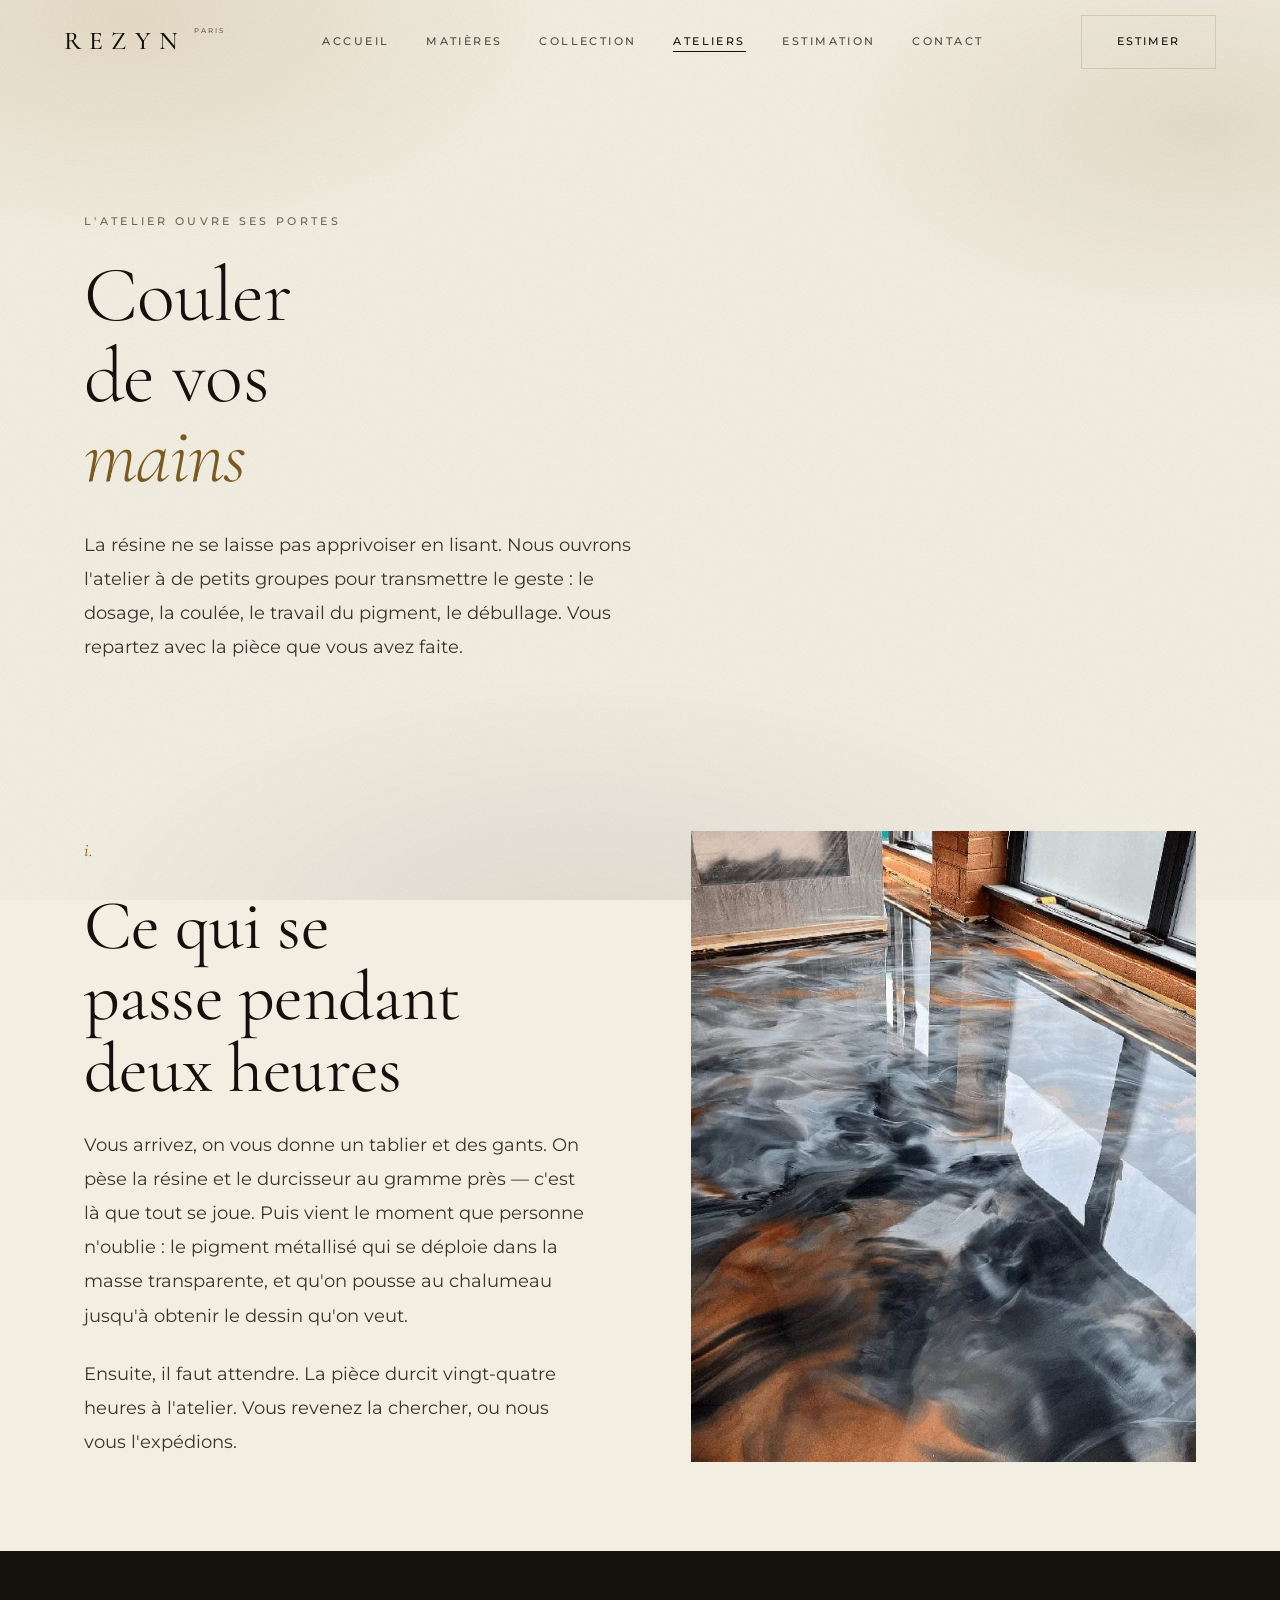
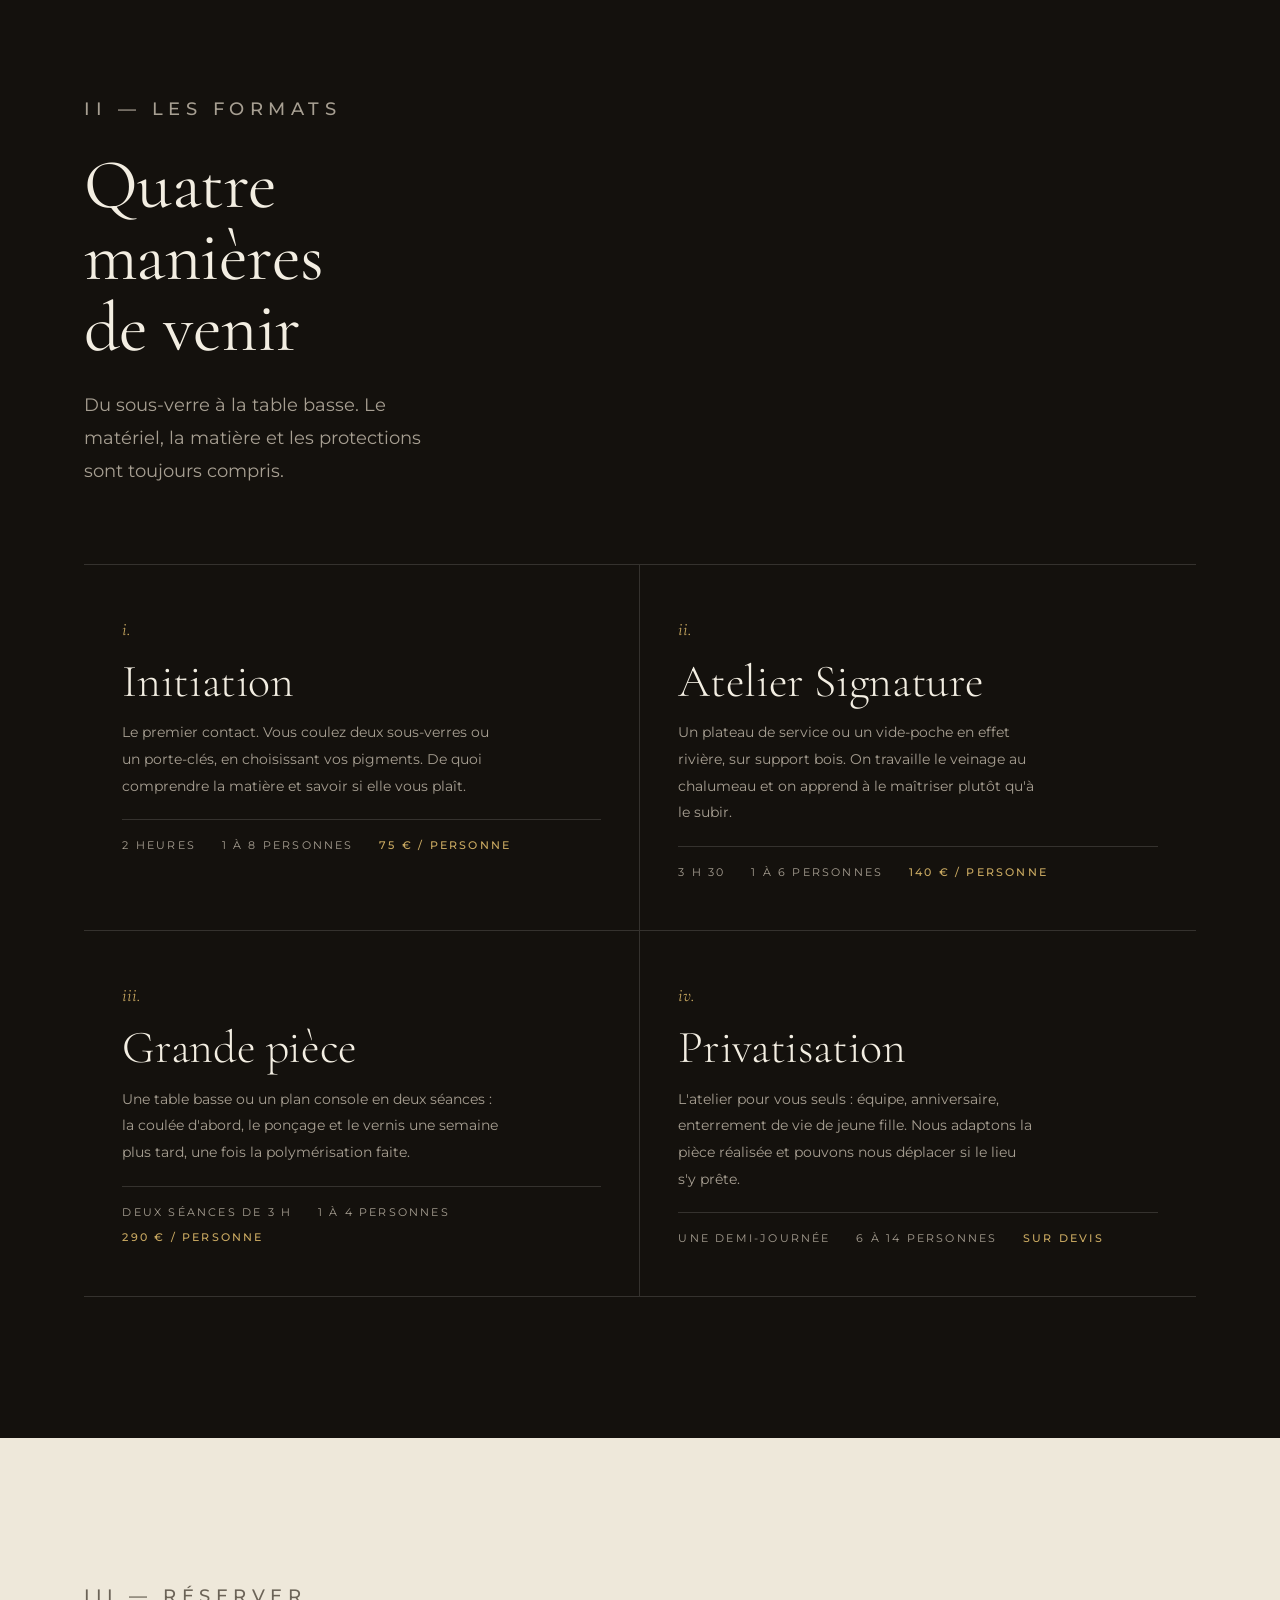
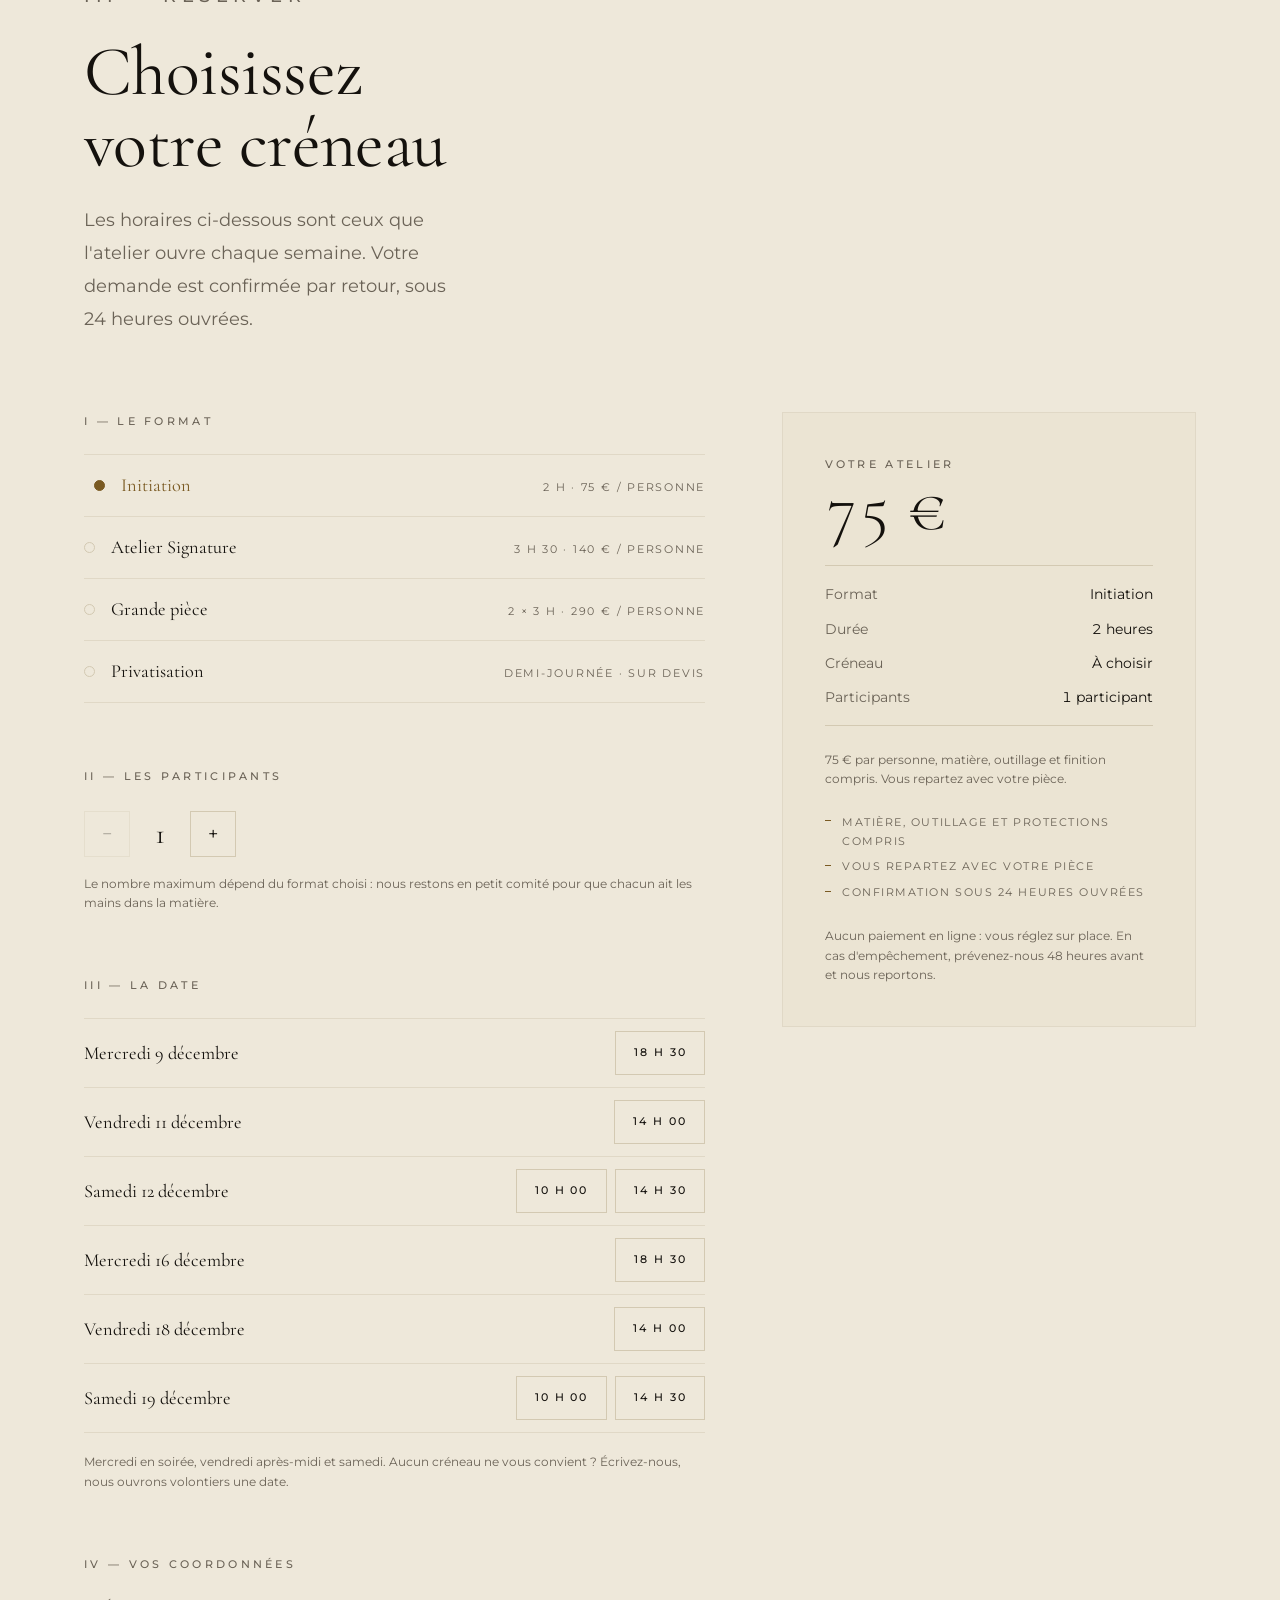
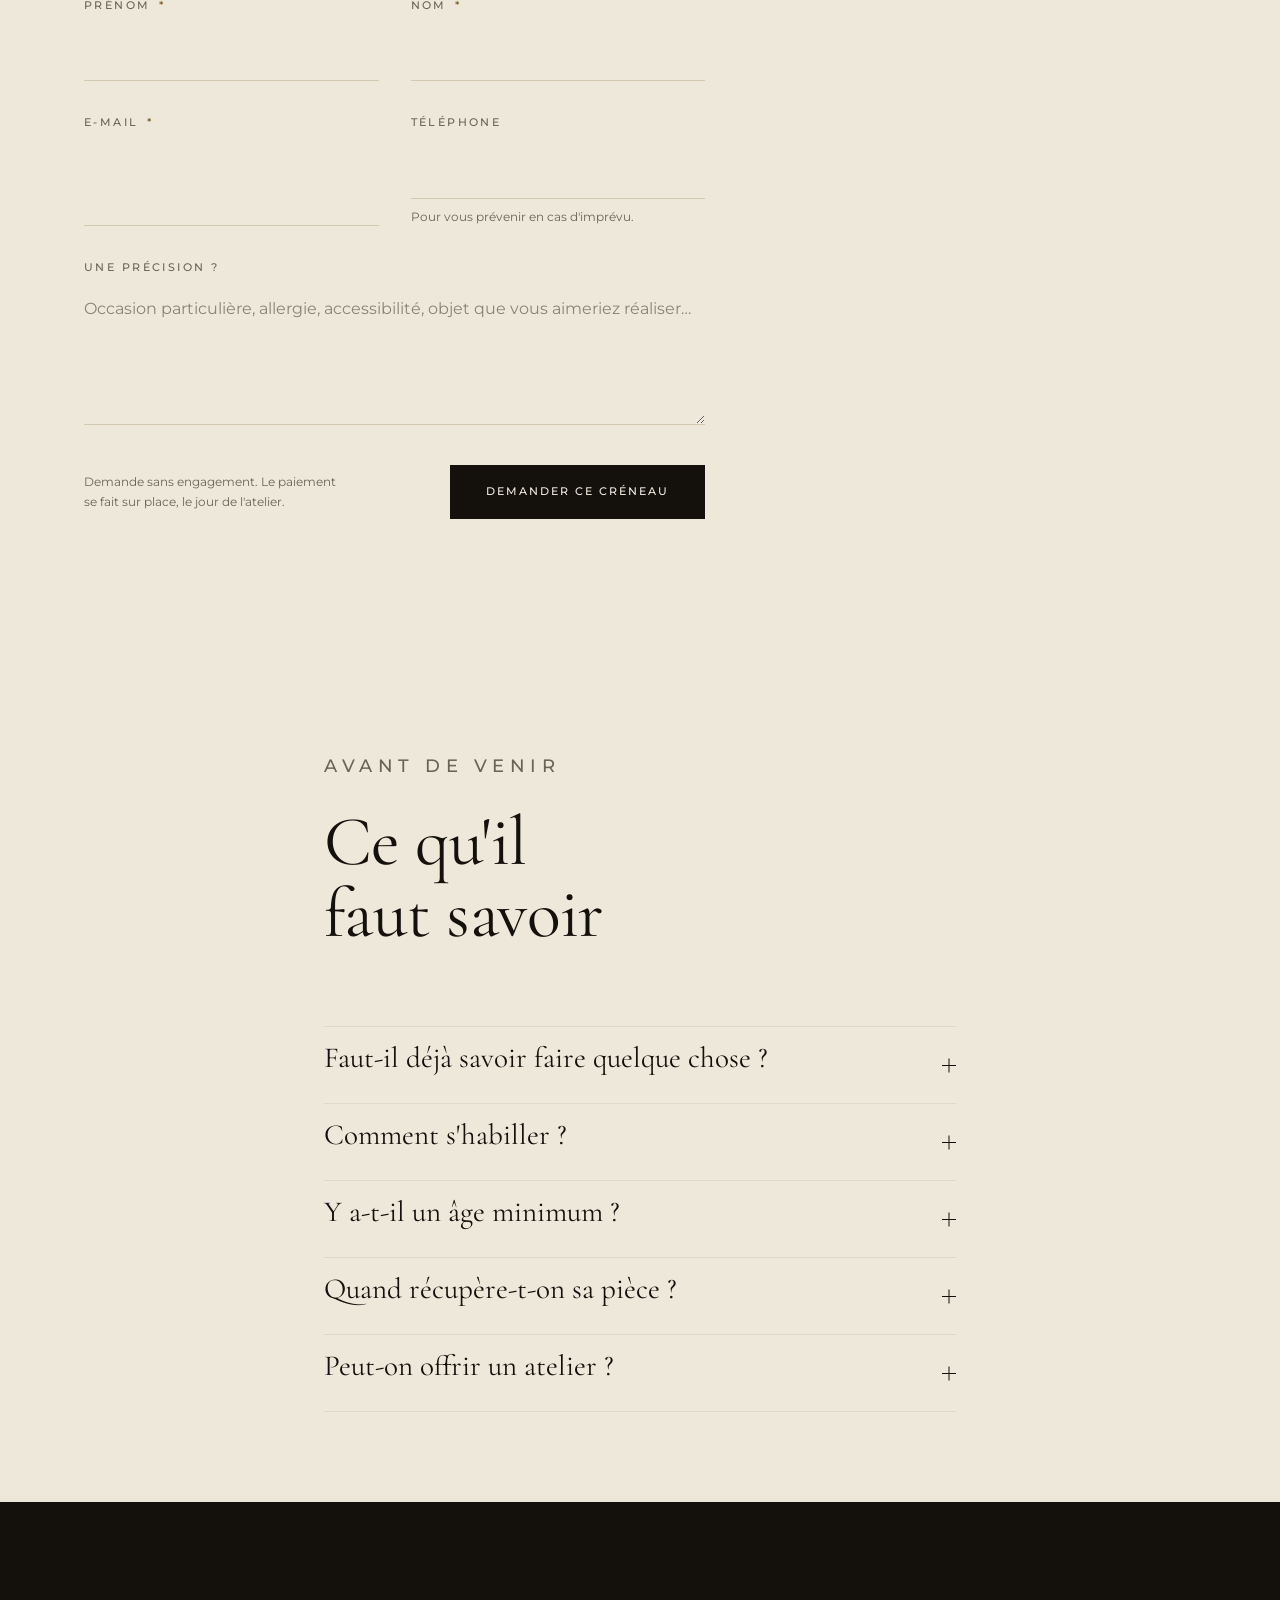
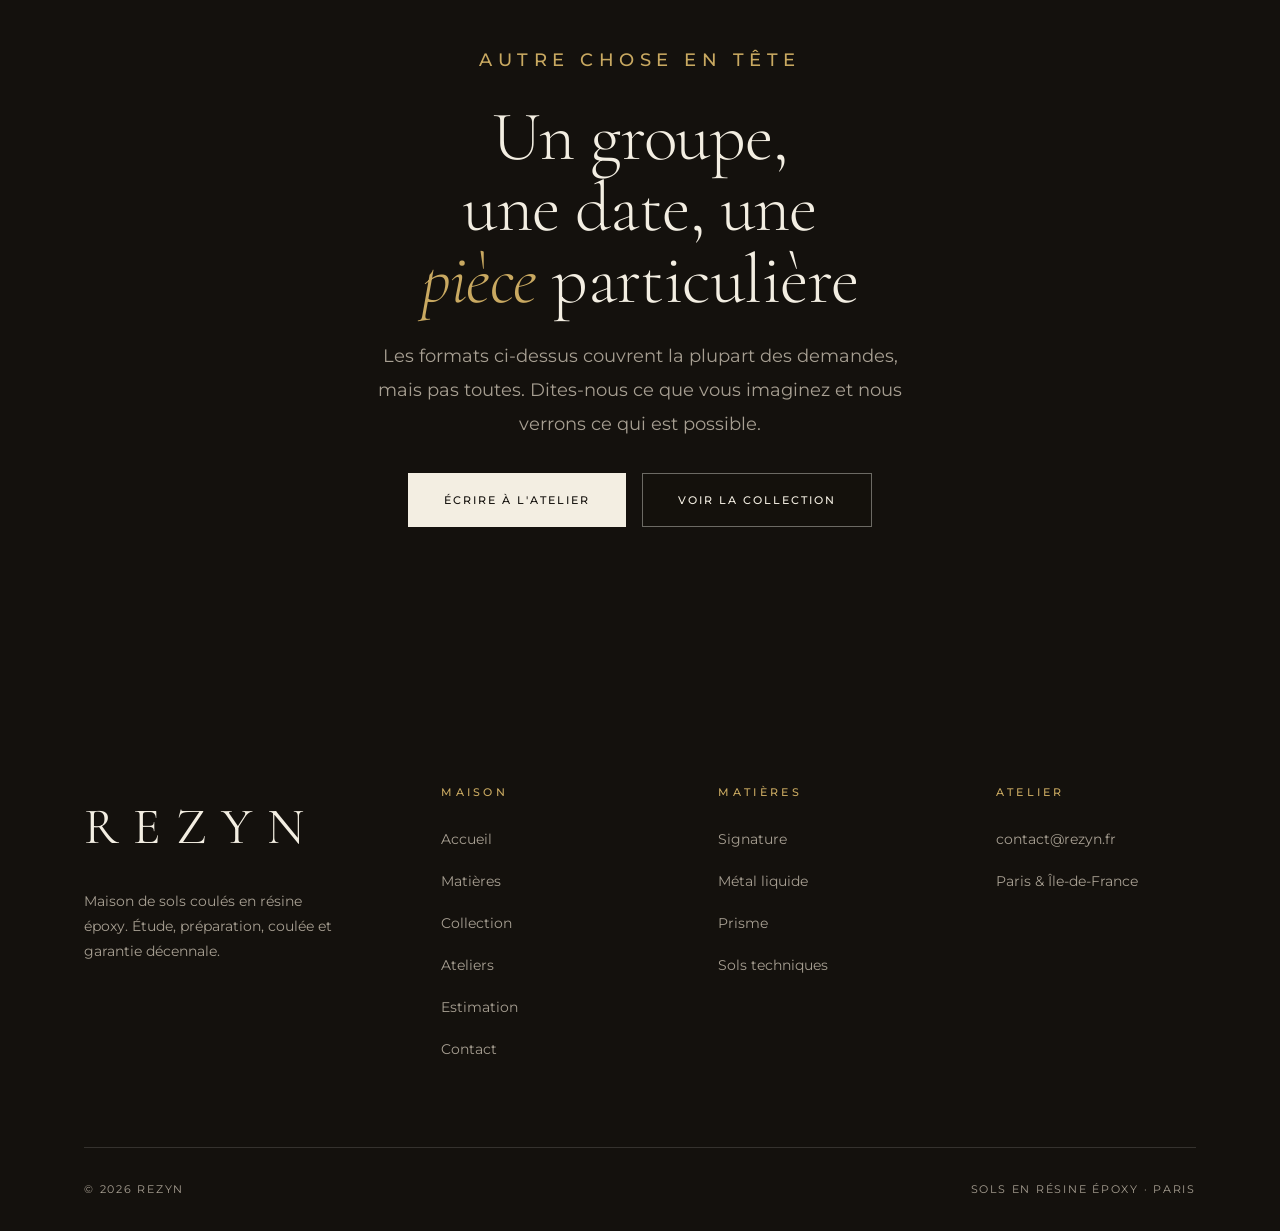
==== commit a606eb89: "Adoucit le fond : papier os, grain fin et bandes de respiration Le blanc précédent (#fbf9f5, 95 % de" ====
--- a/ateliers.html
+++ b/ateliers.html
@@ -190,7 +190,7 @@
   </section>
 
   <!-- ==================================================== RÉSERVATION -->
-  <section class="section" id="reserver">
+  <section class="section section--paper" id="reserver">
     <div class="container">
       <header class="section-head" data-reveal>
         <p class="label">III — Réserver</p>
@@ -368,7 +368,7 @@
   </section>
 
   <!-- ========================================================= FAQ -->
-  <section class="section section--tight" id="faq">
+  <section class="section section--tight section--paper" id="faq">
     <div class="container container--narrow">
       <header class="section-head" data-reveal>
         <p class="label">Avant de venir</p>
--- a/css/tokens.css
+++ b/css/tokens.css
@@ -12,12 +12,14 @@
      1. PRIMITIVES — valeurs brutes, jamais utilisées directement en UI
      --------------------------------------------------------------------- */
 
-  /* Ivoire — le papier de la maison */
-  --ivory-50: #fbf9f5;
-  --ivory-100: #f7f4ed;
-  --ivory-200: #f3efe7;
-  --ivory-300: #e9e3d7;
-  --ivory-400: #ddd5c5;
+  /* Ivoire — le papier de la maison.
+     Un vrai papier n'est jamais blanc : la base est un os chaud à 86 % de
+     clarté, pas un blanc d'écran à 95 %. Le texte y gagne même en contraste. */
+  --ivory-50: #f3eee2;   /* la page */
+  --ivory-100: #eee8da;  /* bandes de respiration */
+  --ivory-200: #ebe4d3;  /* panneaux */
+  --ivory-300: #e0d8c6;  /* filets */
+  --ivory-400: #d3c9b2;  /* filets appuyés */
 
   /* Encre — texte et salles sombres */
   --ink-900: #14110d;
--- a/css/base.css
+++ b/css/base.css
@@ -34,6 +34,43 @@
 
 body.is-locked {
   overflow: hidden;
+}
+
+/* ---------------------------------------------------------------------------
+   L'atmosphère du papier
+   Deux voiles fixes derrière tout le contenu : de larges lavis chauds pour que
+   la page ne soit jamais une dalle plate, et un grain très fin qui lui donne
+   la matité d'un papier de qualité plutôt que la brillance d'un écran.
+   --------------------------------------------------------------------------- */
+body::before {
+  content: '';
+  position: fixed;
+  inset: 0;
+  z-index: var(--z-base);
+  pointer-events: none;
+  background:
+    radial-gradient(54% 40% at 10% 2%, rgba(176, 143, 82, 0.2), transparent 62%),
+    radial-gradient(46% 34% at 94% 14%, rgba(150, 114, 58, 0.14), transparent 64%),
+    radial-gradient(64% 44% at 46% 104%, rgba(20, 17, 13, 0.08), transparent 66%);
+}
+
+body::after {
+  content: '';
+  position: fixed;
+  inset: 0;
+  z-index: var(--z-base);
+  pointer-events: none;
+  opacity: 0.5;
+  mix-blend-mode: multiply;
+  background-image: url("data:image/svg+xml,%3Csvg xmlns='http://www.w3.org/2000/svg' width='180' height='180'%3E%3Cfilter id='g'%3E%3CfeTurbulence type='fractalNoise' baseFrequency='0.9' numOctaves='4' stitchTiles='stitch'/%3E%3CfeColorMatrix type='saturate' values='0'/%3E%3C/filter%3E%3Crect width='180' height='180' filter='url(%23g)' opacity='0.22'/%3E%3C/svg%3E");
+}
+
+/* Le contenu passe devant les voiles */
+header,
+main,
+footer {
+  position: relative;
+  z-index: var(--z-raised);
 }
 
 /* Typographie ------------------------------------------------------------- */
@@ -141,8 +178,29 @@
 
 .section--tight { padding-block: clamp(3.5rem, 7vw, 7rem); }
 
-/* Salle sombre : galerie, pied de page */
+/* Bande de papier plus soutenu : rompt les longues pages claires sans
+   basculer en salle sombre. */
+.section--paper {
+  background: var(--ivory-100);
+}
+
+.section--paper [data-veil]::after { background: var(--ivory-100); }
+
+/* Salle sombre : galerie, pied de page.
+
+   Plutôt que de redéfinir chaque composant un par un — et d'en oublier —
+   on redéfinit ici les jetons sémantiques. Tout ce qui se trouve dans la
+   salle bascule automatiquement : textes, filets, accents, panneaux. */
 .on-ink {
+  --color-fg: var(--color-ink-fg);
+  --color-fg-soft: var(--sand-200);
+  --color-fg-muted: var(--color-ink-muted);
+  --color-accent: var(--color-ink-accent);
+  --color-rule: var(--color-ink-rule);
+  --color-rule-strong: rgba(251, 249, 245, 0.3);
+  --color-bg-alt: var(--ink-800);
+  --color-ring: var(--color-ink-accent);
+
   background: var(--color-ink-bg);
   color: var(--color-ink-fg);
 }
--- a/css/sections.css
+++ b/css/sections.css
@@ -622,6 +622,8 @@
   gap: var(--space-5);
   padding: clamp(1.8rem, 3.5vw, 2.6rem);
   background: var(--color-bg-alt);
+  /* Le filet garantit la lecture du panneau, y compris posé sur une bande */
+  border: 1px solid var(--color-rule);
 }
 
 @media (max-width: 1000px) { .estimate { position: static; } }
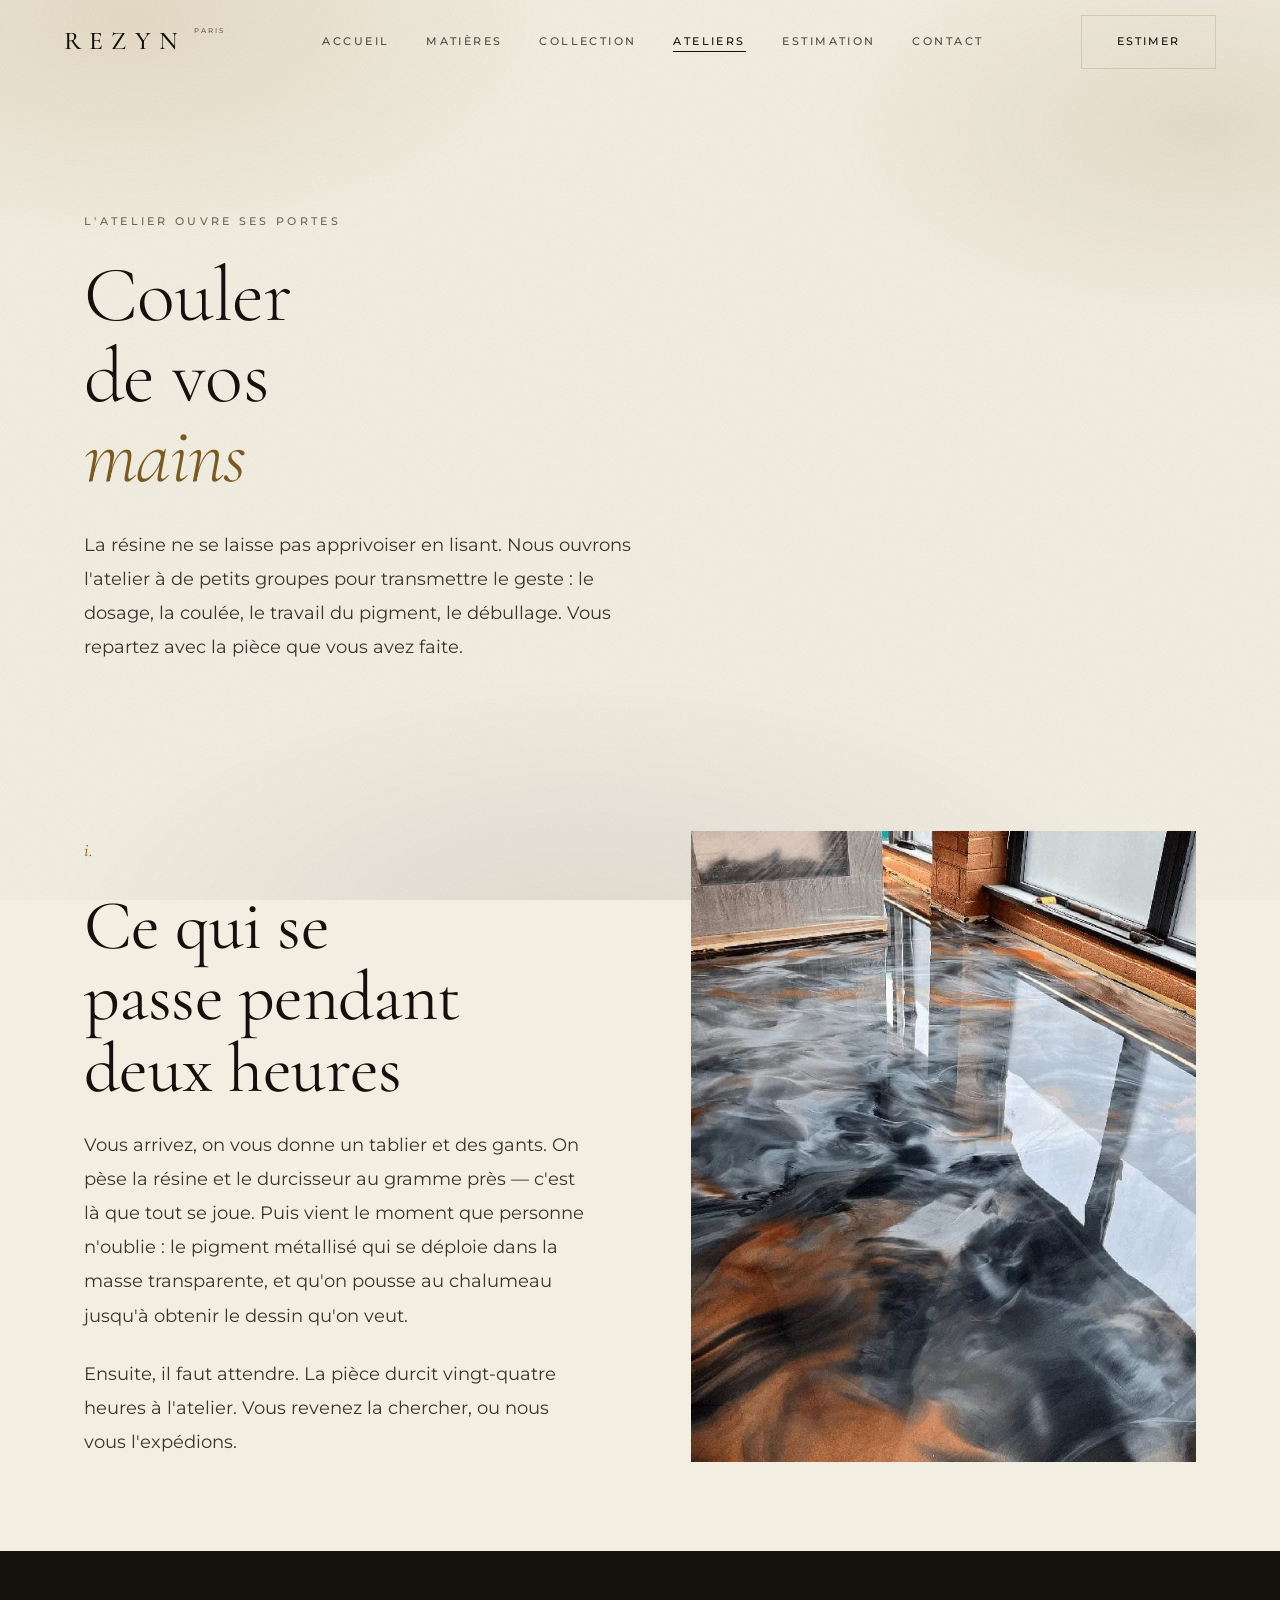
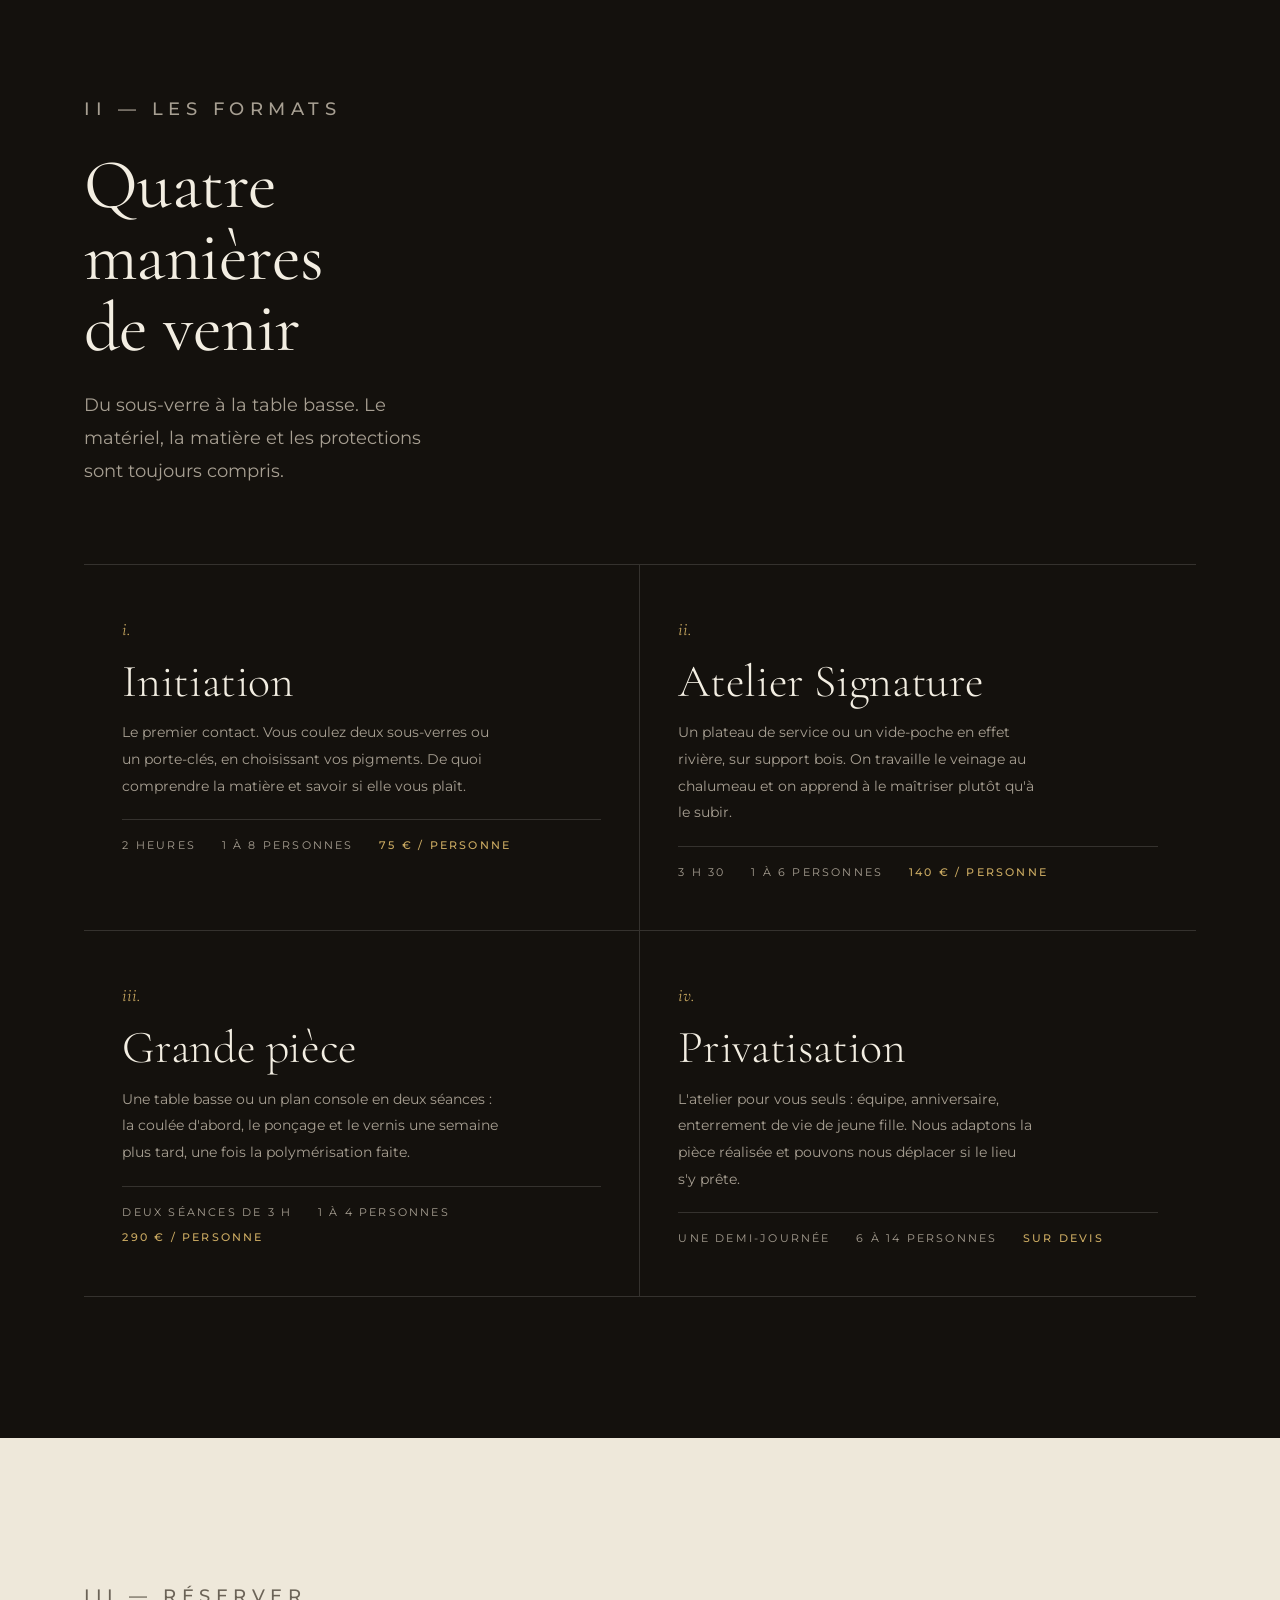
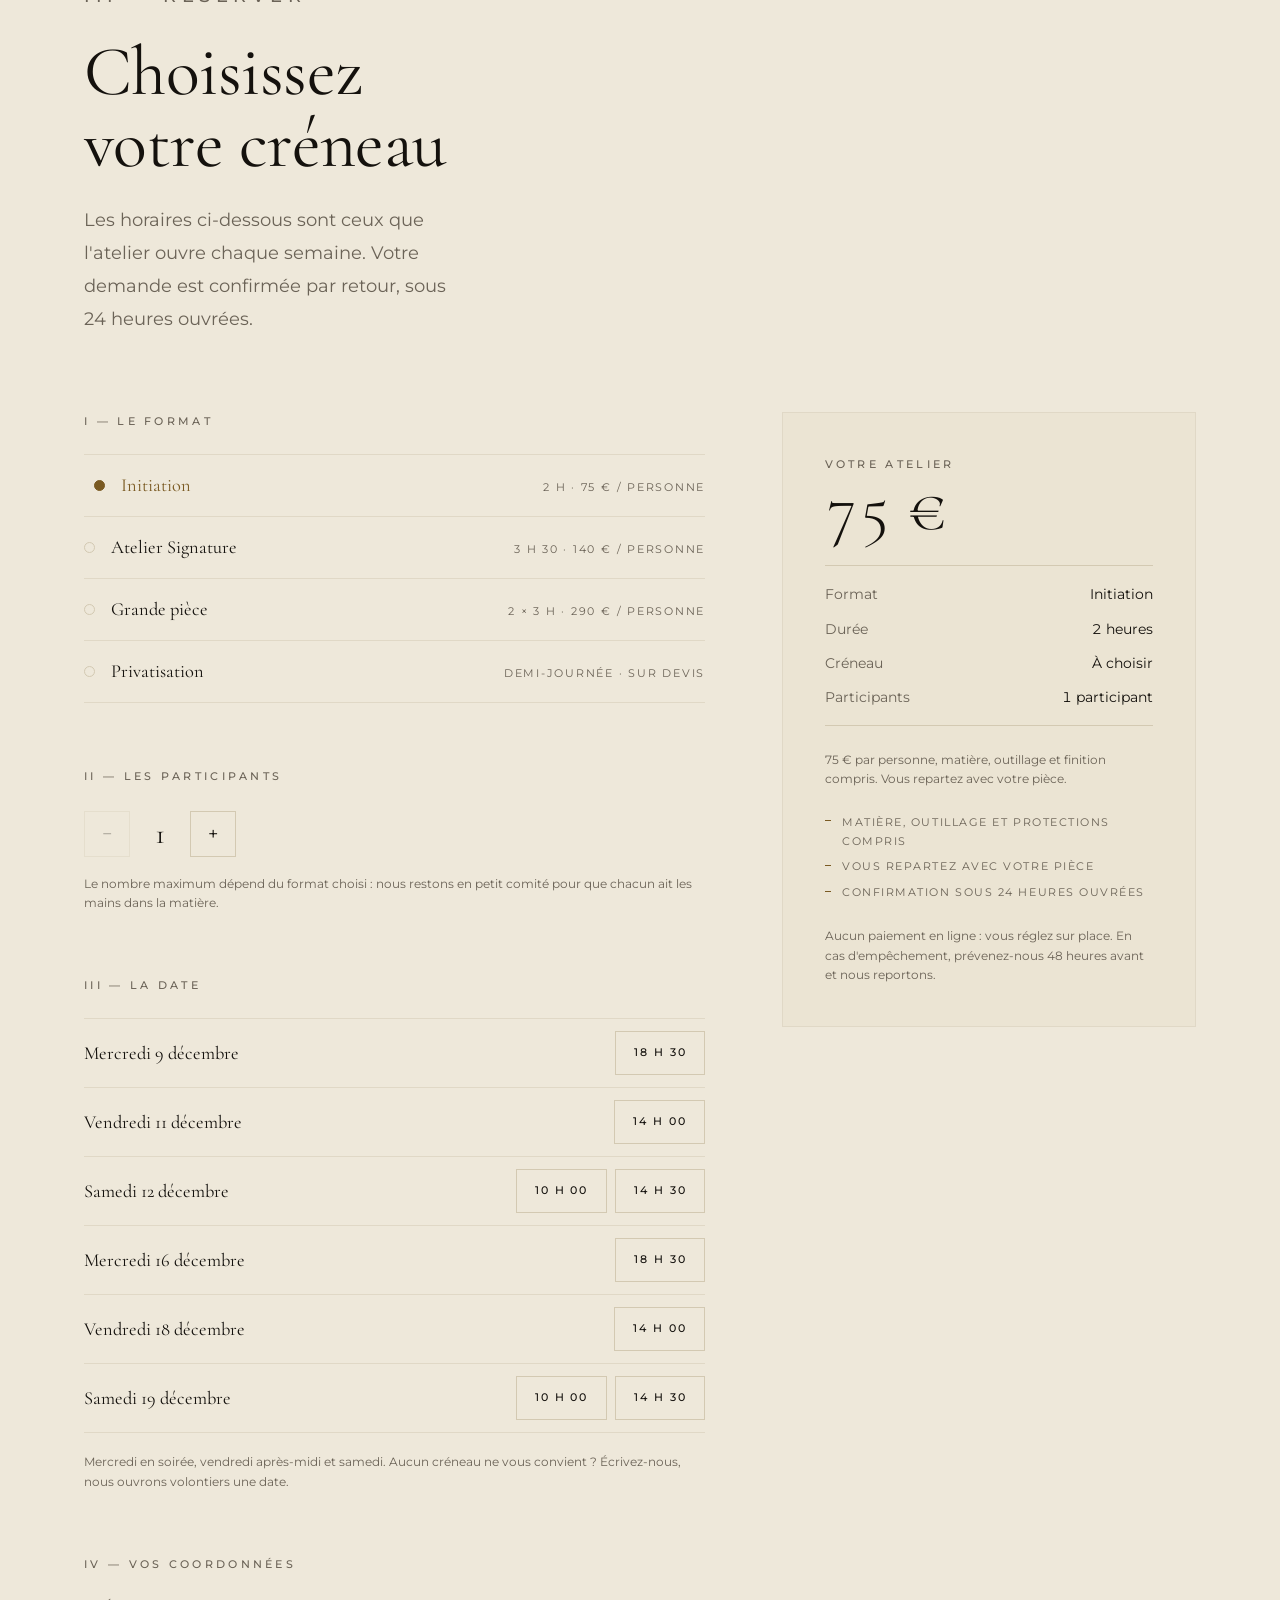
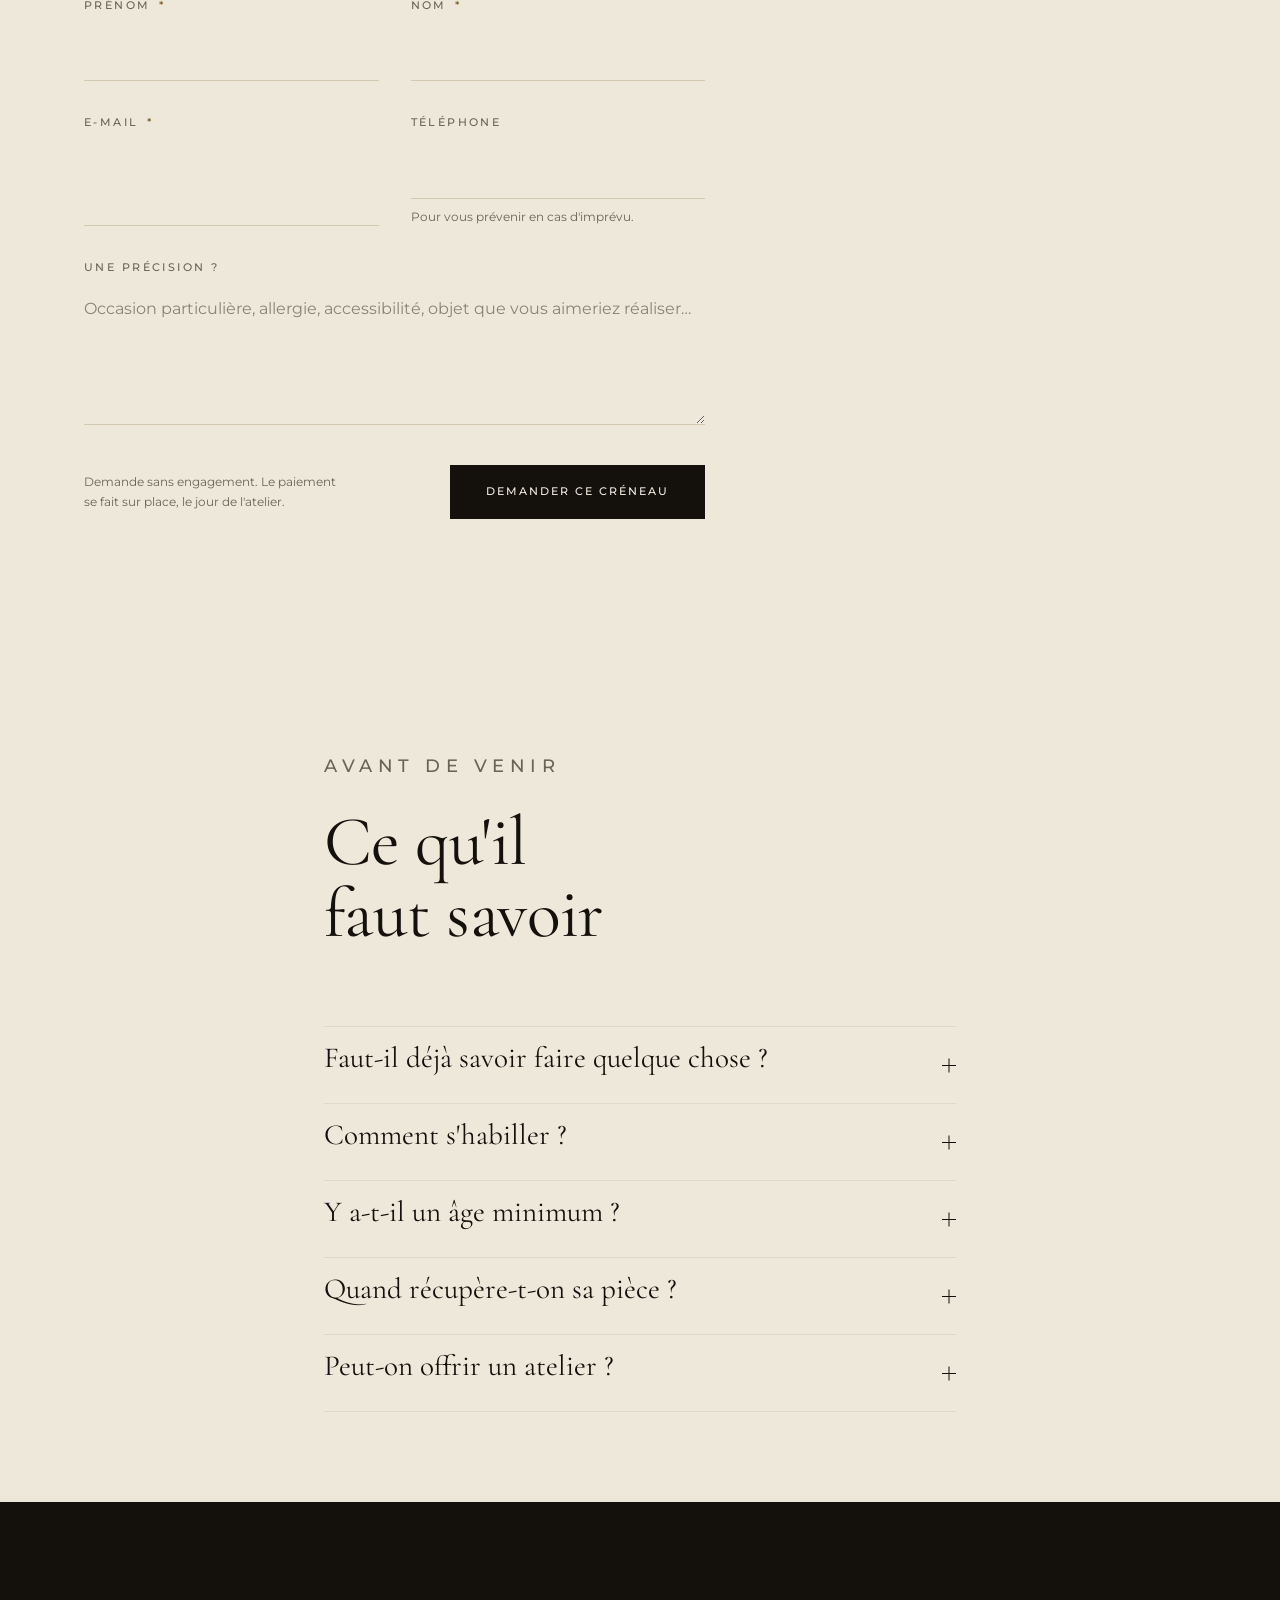
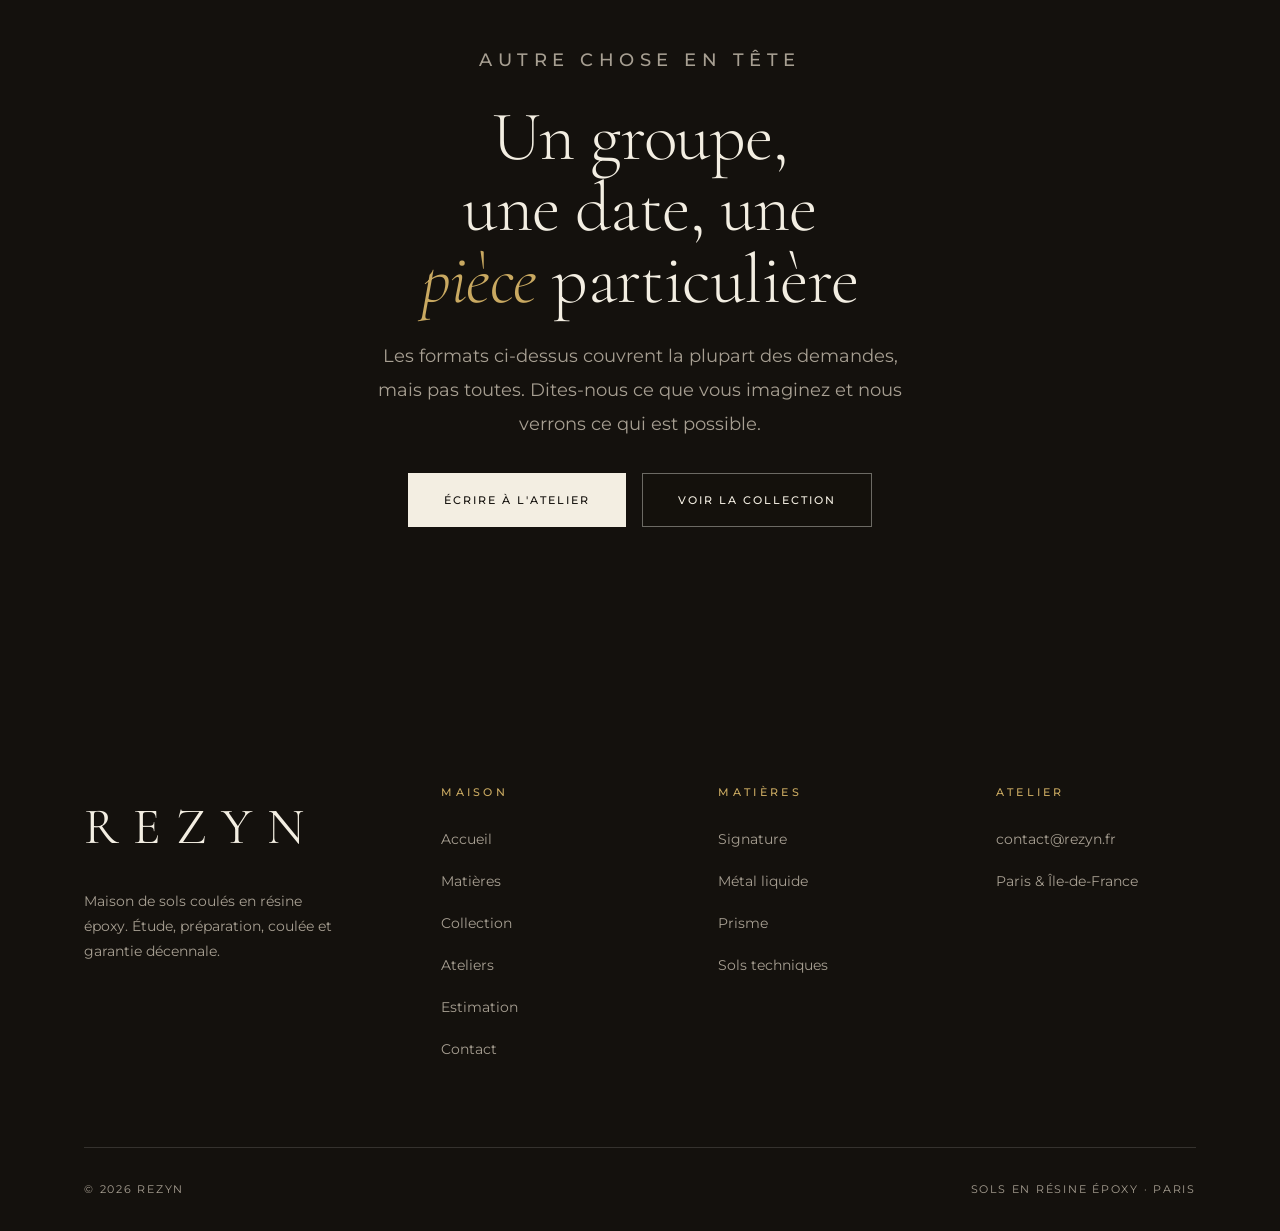
==== commit 6a331ee2: "Estampille les ressources et fiabilise le titre du héros Le correctif du débordement d'images était " ====
--- a/ateliers.html
+++ b/ateliers.html
@@ -17,10 +17,10 @@
 <link rel="preconnect" href="https://fonts.gstatic.com" crossorigin>
 <link rel="stylesheet" href="https://fonts.googleapis.com/css2?family=Cormorant+Garamond:ital,wght@0,300;0,400;0,500;0,600;1,300;1,400&family=Montserrat:wght@300;400;500;600&display=swap">
 
-<link rel="stylesheet" href="css/tokens.css">
-<link rel="stylesheet" href="css/base.css">
-<link rel="stylesheet" href="css/components.css">
-<link rel="stylesheet" href="css/sections.css">
+<link rel="stylesheet" href="css/tokens.css?v=20260923.1">
+<link rel="stylesheet" href="css/base.css?v=20260923.1">
+<link rel="stylesheet" href="css/components.css?v=20260923.1">
+<link rel="stylesheet" href="css/sections.css?v=20260923.1">
 
 <link rel="icon" href="data:image/svg+xml,%3Csvg xmlns='http://www.w3.org/2000/svg' viewBox='0 0 32 32'%3E%3Crect width='32' height='32' fill='%2314110d'/%3E%3Ctext x='16' y='22' font-family='Georgia,serif' font-size='17' fill='%23c9a961' text-anchor='middle'%3ER%3C/text%3E%3C/svg%3E">
 </head>
@@ -531,8 +531,8 @@
   </div>
 </footer>
 
-<script src="js/core.js" defer></script>
-<script src="js/booking.js" defer></script>
-<script src="js/forms.js" defer></script>
+<script src="js/core.js?v=20260923.1" defer></script>
+<script src="js/booking.js?v=20260923.1" defer></script>
+<script src="js/forms.js?v=20260923.1" defer></script>
 </body>
 </html>
--- a/css/base.css
+++ b/css/base.css
@@ -210,9 +210,10 @@
 .on-ink h3,
 .on-ink h4 { color: var(--color-ink-fg); }
 
-.on-ink .label { color: var(--color-ink-accent); }
-.on-ink .lead,
-.on-ink .section-head p { color: var(--color-ink-muted); }
+/* Les jetons redéfinis plus haut suffisent : le surtitre reste dans le ton
+   sourd, sur papier comme en salle sombre. Une seule exception assumée, le
+   héros, où il passe en bronze. Le pied de page garde ses intitulés en bronze
+   parce qu'ils jouent un autre rôle : des têtes de colonne. */
 .on-ink .rule { background: var(--color-ink-rule); }
 
 .visually-hidden {
--- a/css/sections.css
+++ b/css/sections.css
@@ -79,12 +79,14 @@
 
 .hero__title .line > span {
   display: block;
-  transform: translateY(104%);
-  animation: lineUp var(--dur-scene) var(--ease-out) forwards;
+  /* L'état AU REPOS est l'état lisible : on anime depuis le bas, on n'y part
+     pas. Si l'animation ne démarre jamais — moteur bridé, onglet en arrière-
+     plan, préférence système — le titre reste visible au lieu d'être rogné. */
+  animation: lineUp var(--dur-scene) var(--ease-out) backwards;
   animation-delay: var(--line-delay, 0ms);
 }
 
-@keyframes lineUp { to { transform: none; } }
+@keyframes lineUp { from { transform: translateY(104%); } }
 
 @media (prefers-reduced-motion: reduce) {
   .hero__title .line > span { transform: none; animation: none; }
@@ -252,6 +254,10 @@
 }
 
 .piece__frame {
+  /* Impératif : c'est un <span>, donc une boîte en ligne par défaut — et
+     sur une boîte en ligne, overflow:hidden et aspect-ratio sont ignorés.
+     Le zoom au survol débordait alors sur le texte voisin. */
+  display: block;
   position: relative;
   aspect-ratio: 3 / 4;
   overflow: hidden;
@@ -696,6 +702,7 @@
 .swatch { display: grid; gap: var(--space-3); }
 
 .swatch__chip {
+  display: block;
   aspect-ratio: 1;
   transition: transform var(--dur-base) var(--ease-out);
 }
